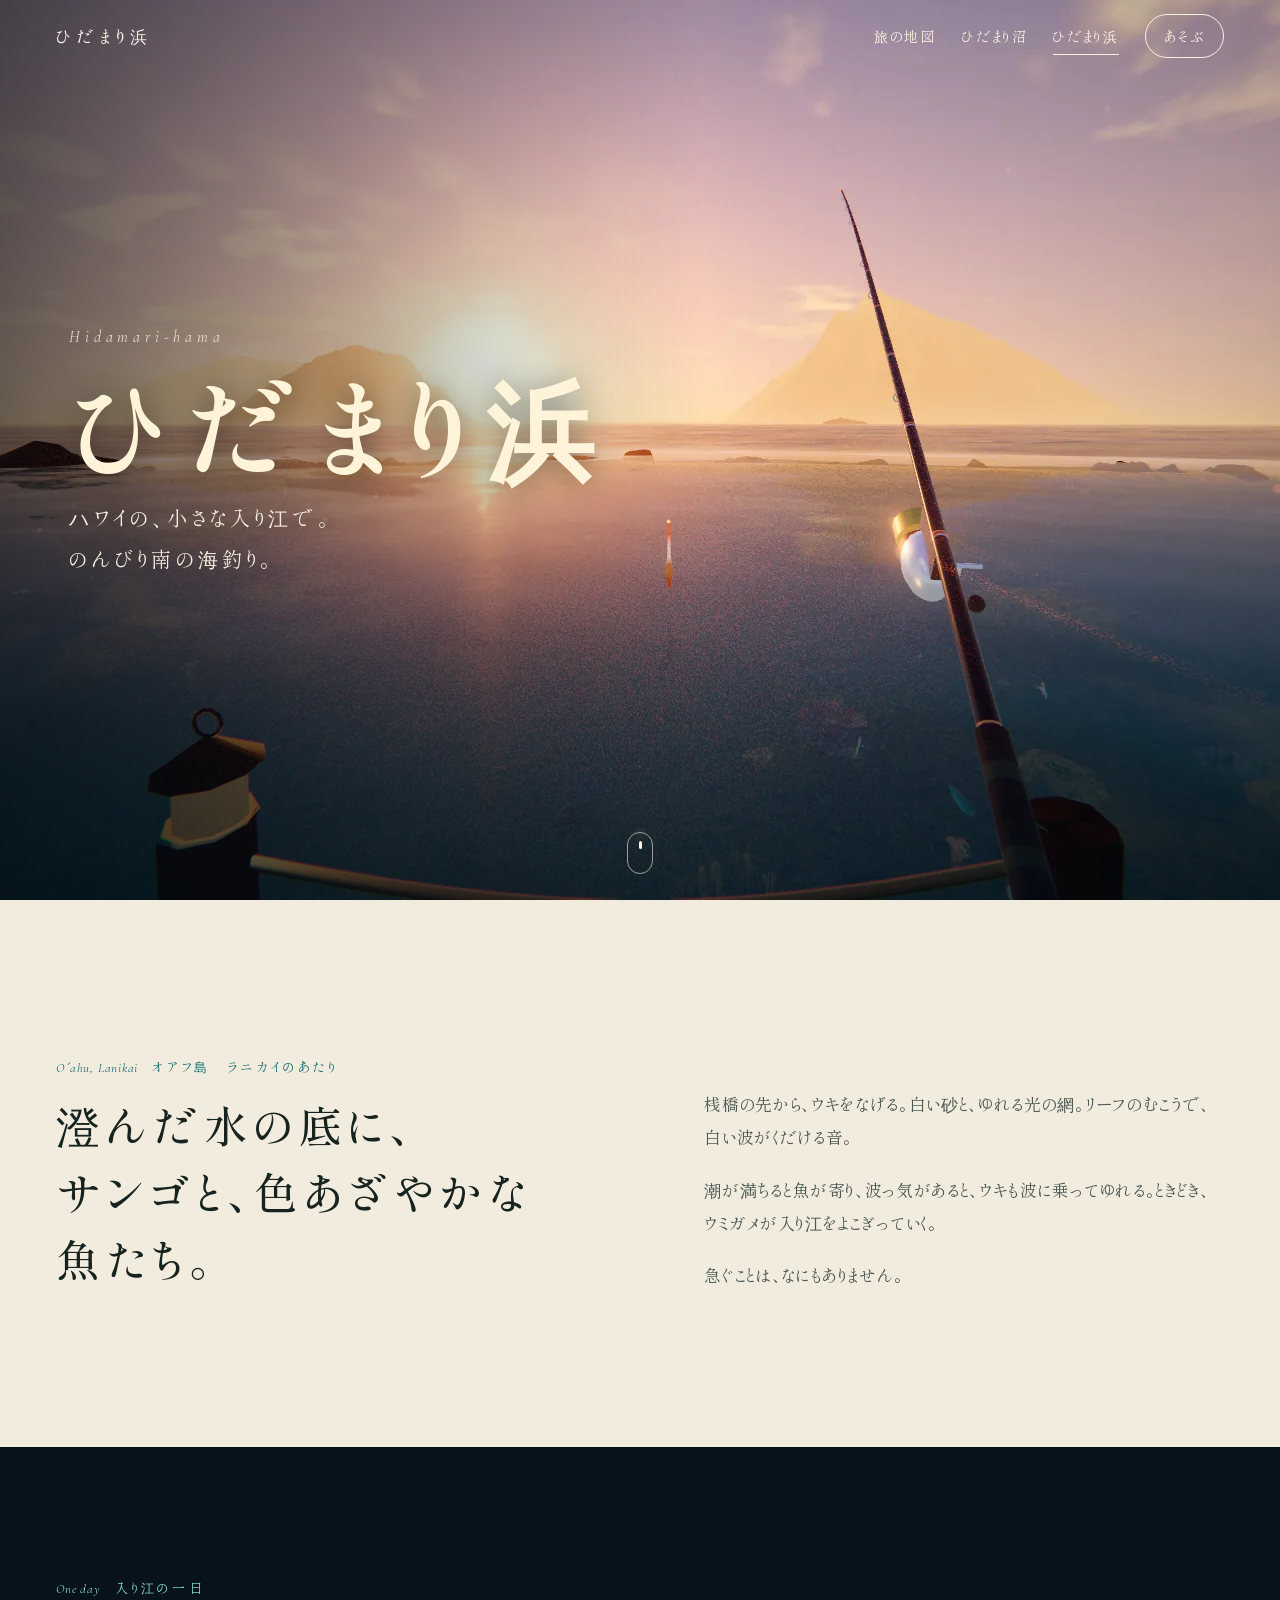
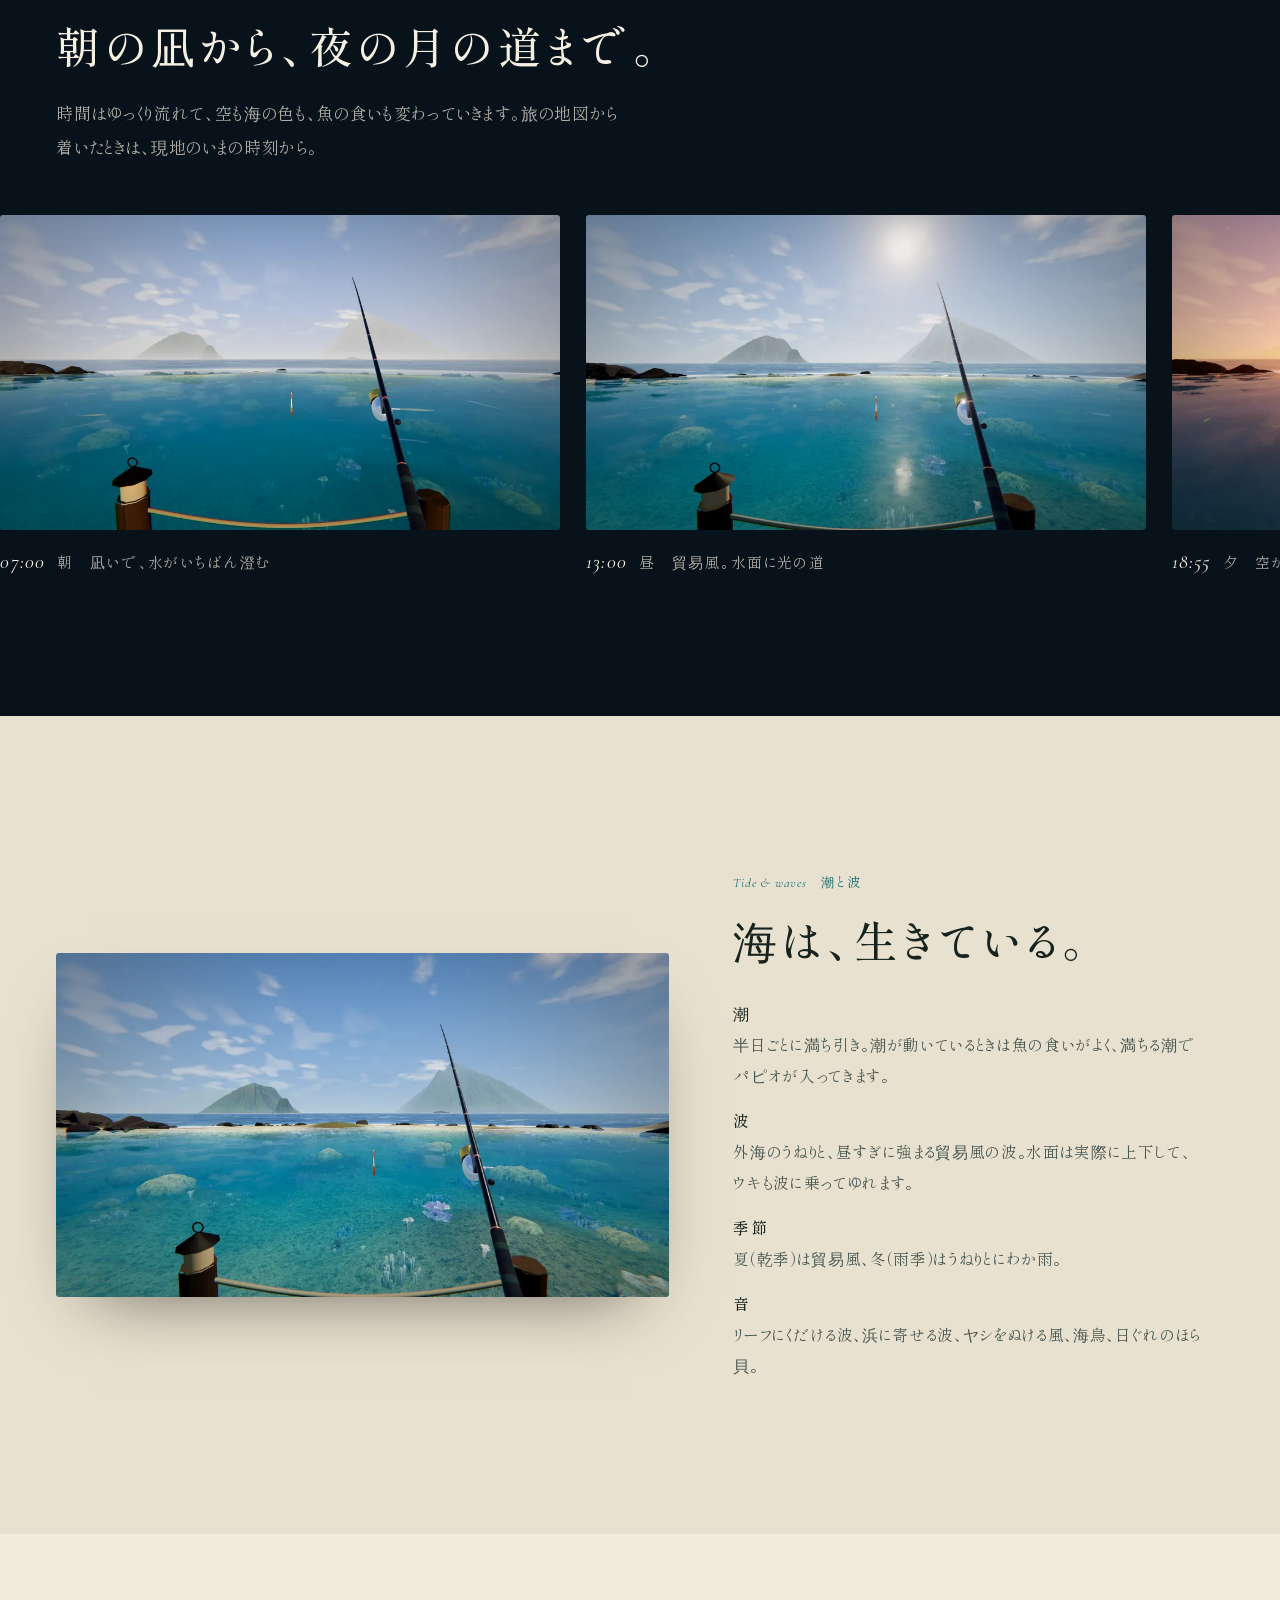
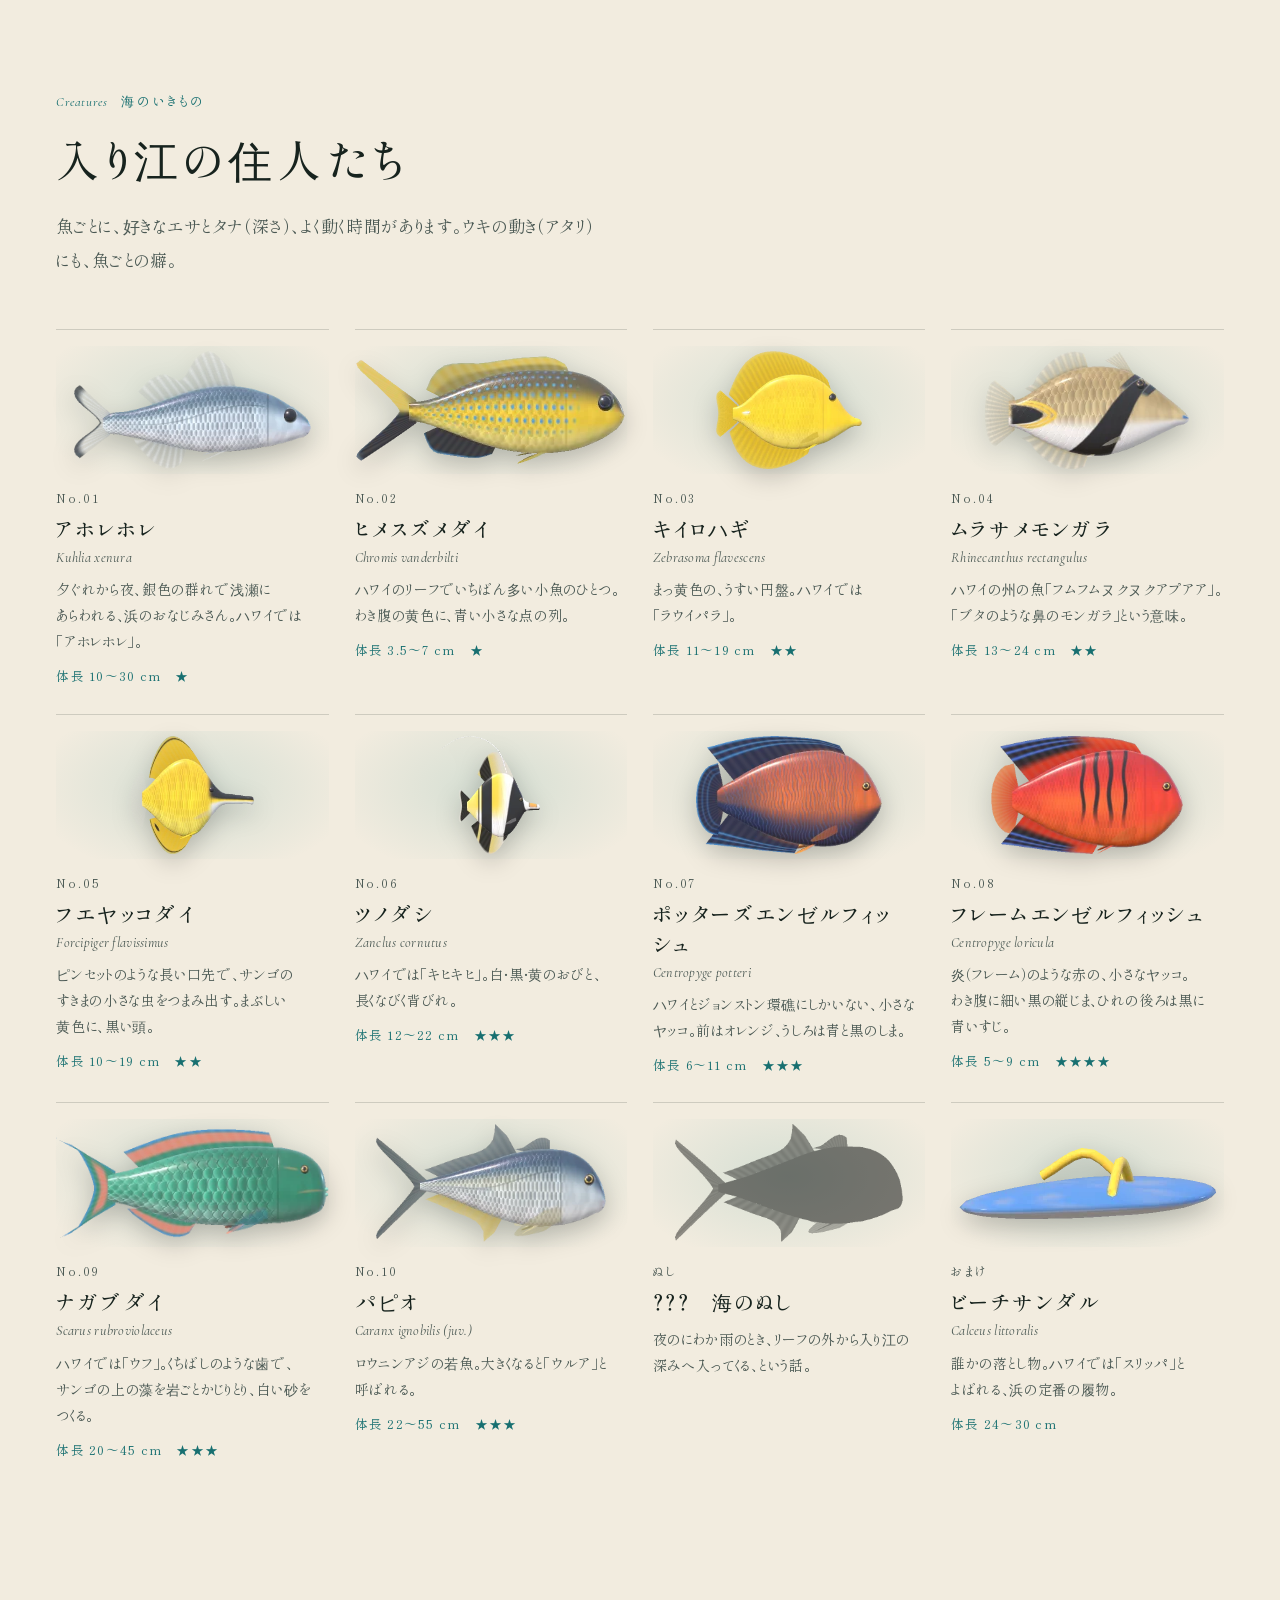
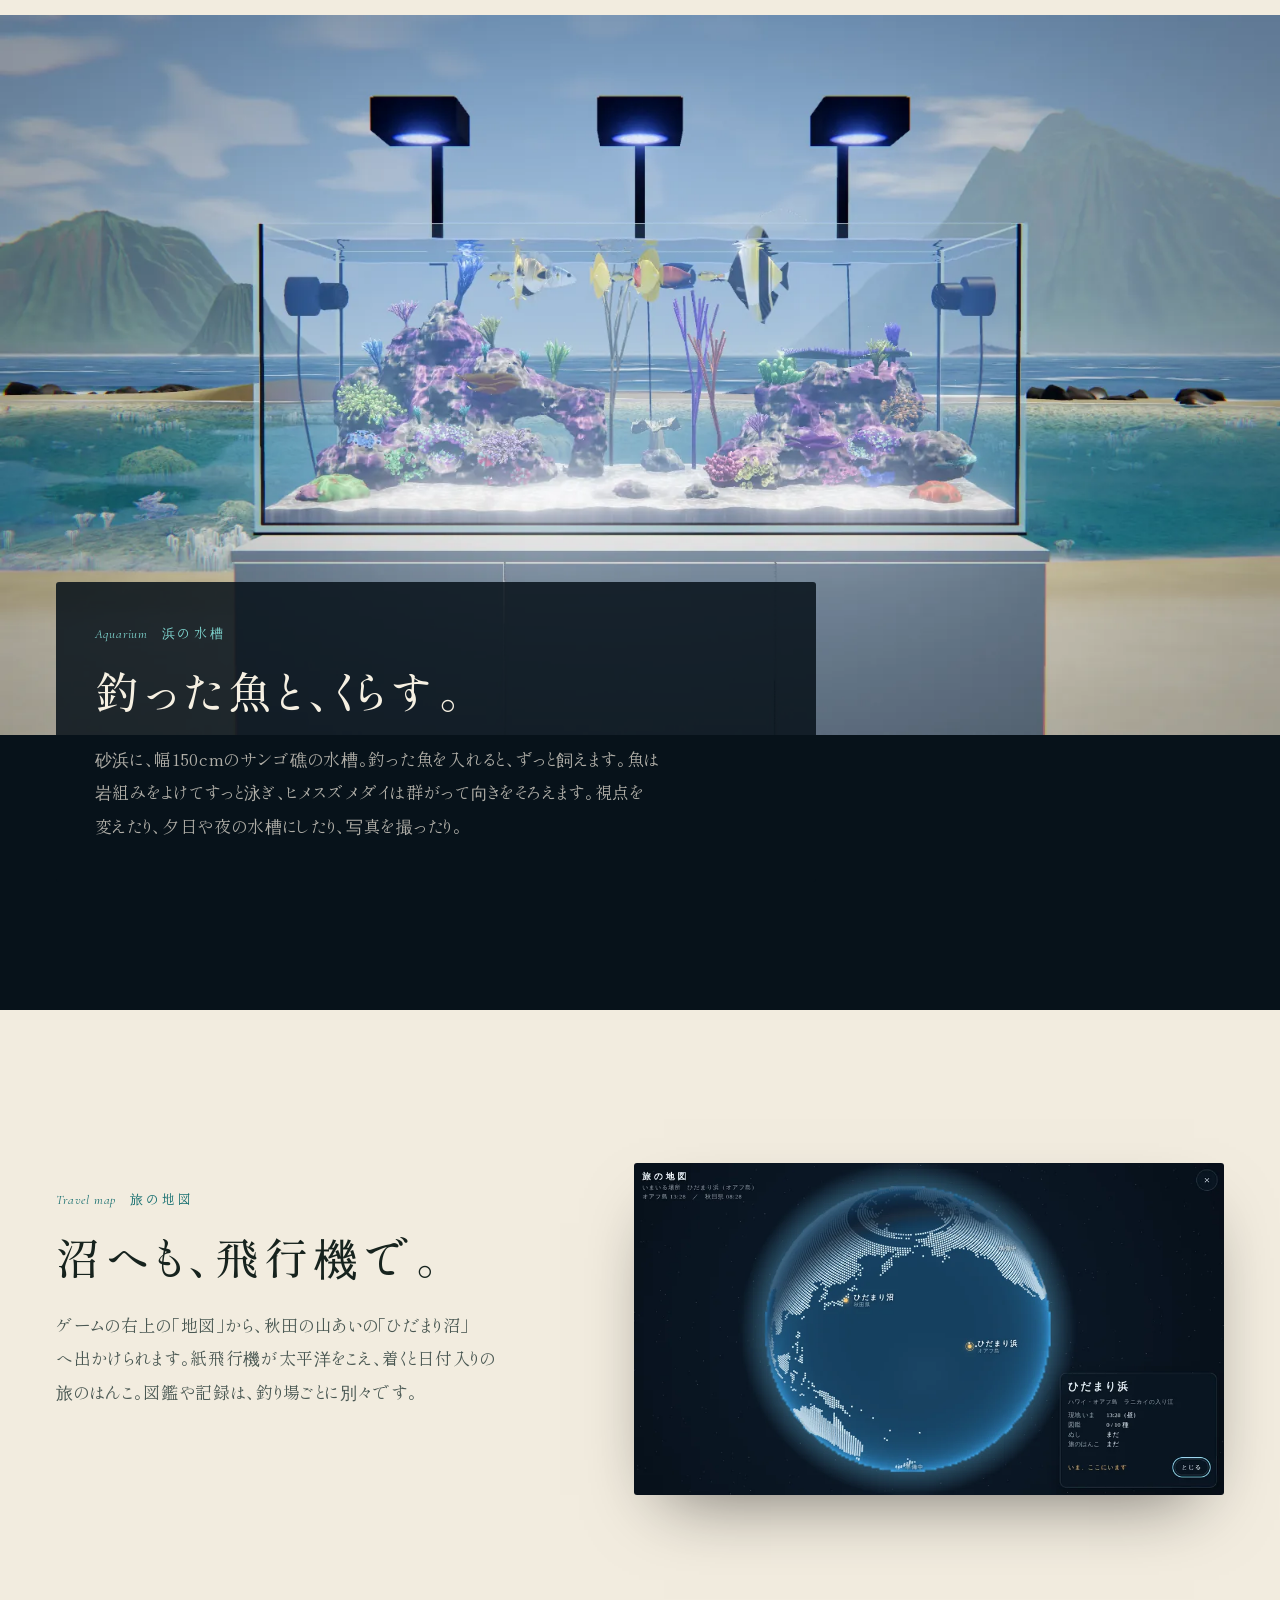
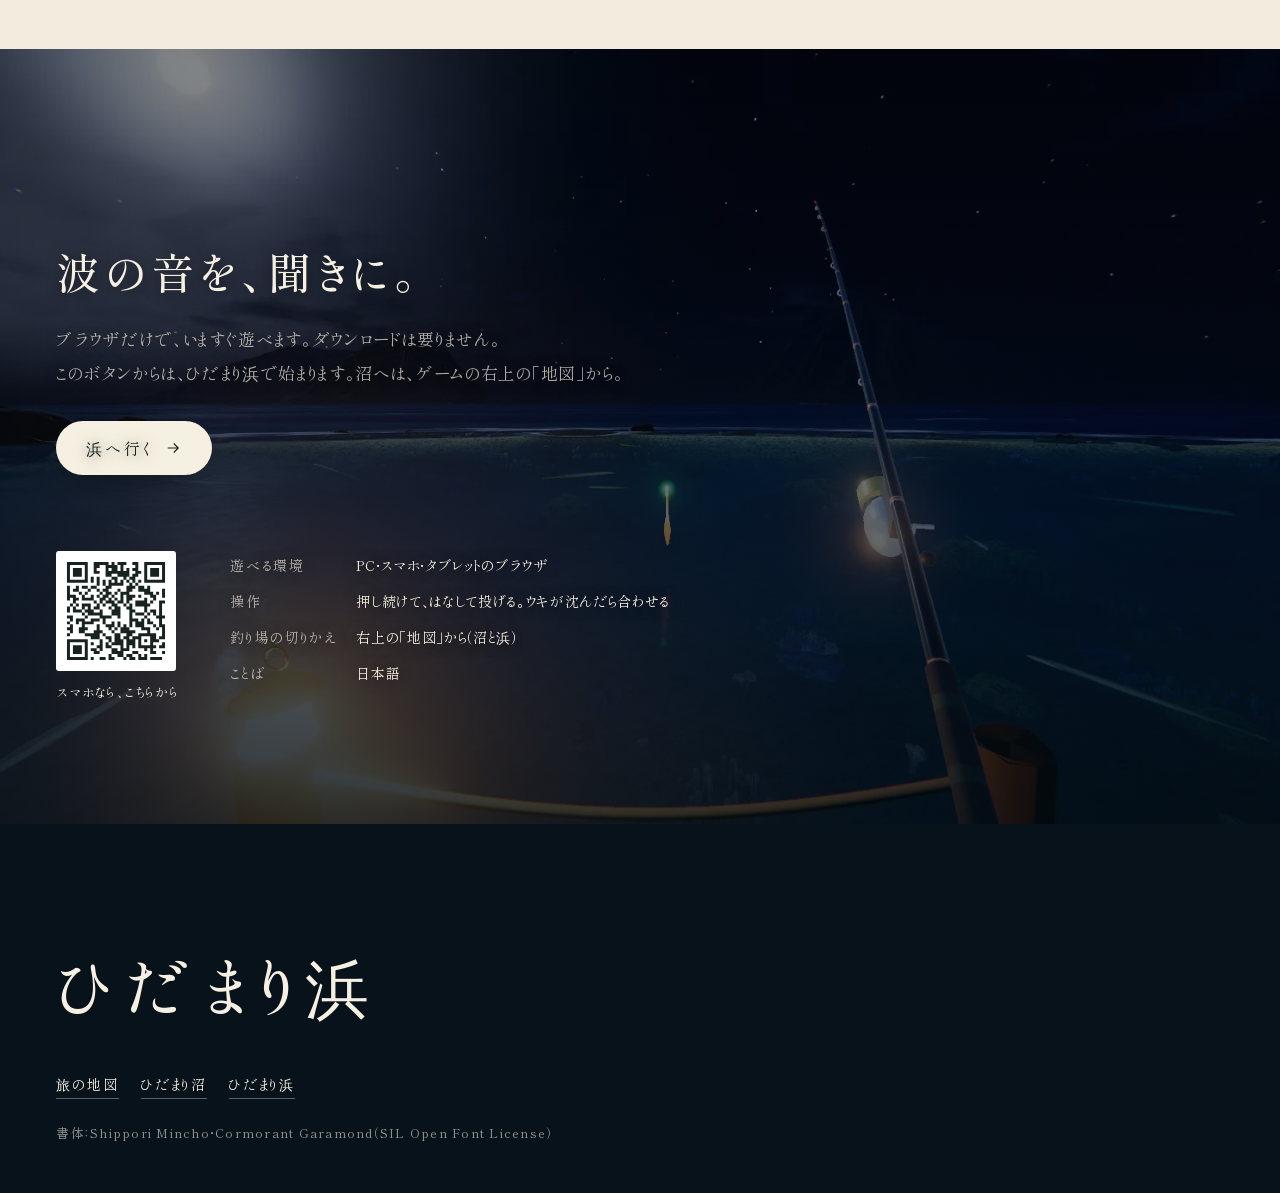
==== hama/index.html @ 87b25f50 "浜のボタンは、浜から始まる版のゲームへ（claude.ai はリンクの ?place= をゲームに渡さないため）。シリーズの入口は沼・浜の2つのボタンに Co-Authored-By: Claude " ====
<!doctype html>
<html lang="ja">
<head>
<meta charset="utf-8">
<meta name="viewport" content="width=device-width, initial-scale=1, viewport-fit=cover">
<title>ひだまり浜 — ハワイの小さな入り江で、のんびり南の海釣り</title>
<meta name="description" content="ハワイ・オアフ島の小さな入り江で、ウキを浮かべて波の音を聞く。澄んだ海にサンゴと南の魚たち。釣った魚は浜の水槽で飼えます。ブラウザで遊べる、のんびり釣りゲーム「ひだまり浜」の紹介ページです。">
<meta name="theme-color" content="#07121a">
<link rel="canonical" href="https://seicolor.github.io/hidamari-numa-site/hama/">
<meta property="og:url" content="https://seicolor.github.io/hidamari-numa-site/hama/">
<meta property="og:site_name" content="ひだまりシリーズ">
<meta property="og:type" content="website">
<meta property="og:title" content="ひだまり浜 — ハワイの小さな入り江で。">
<meta property="og:description" content="澄んだ海にサンゴと南の魚たち。ブラウザで遊べる、のんびり南の海釣りゲーム。">
<meta property="og:image" content="https://seicolor.github.io/hidamari-numa-site/hama/img/og.jpg">
<meta property="og:image:width" content="1200">
<meta property="og:image:height" content="630">
<meta property="og:image:alt" content="夕方の入り江。澄んだ浅い海にウキを浮かべる、ゲームの画面">
<meta name="twitter:card" content="summary_large_image">
<meta name="twitter:image" content="https://seicolor.github.io/hidamari-numa-site/hama/img/og.jpg">
<link rel="icon" href="../assets/img/favicon.svg" type="image/svg+xml">
<link rel="preload" href="../assets/fonts/shippori-mincho-500.woff2" as="font" type="font/woff2" crossorigin>
<link rel="preload" href="img/view-dusk-1600.webp" as="image" type="image/webp" media="(min-width: 900px)">
<link rel="stylesheet" href="../css/sub.css">
<link rel="stylesheet" href="hama.css">
<script type="application/ld+json">
{"@context":"https://schema.org","@type":"VideoGame","name":"ひだまり浜","alternateName":"Hidamari-hama","description":"ハワイの小さな入り江で、ウキを浮かべて波の音を聞く、のんびり南の海釣りゲーム。","genre":["Fishing","Relaxing"],"inLanguage":"ja","applicationCategory":"Game","operatingSystem":"Web browser","playMode":"SinglePlayer","offers":{"@type":"Offer","price":"0","priceCurrency":"JPY"},"url":"https://seicolor.github.io/hidamari-numa-site/hama/","image":"https://seicolor.github.io/hidamari-numa-site/hama/img/og.jpg"}
</script>
</head>
<body>
<a class="skip" href="#story">本文へ</a>
<header class="snav" id="nav">
  <a class="snav-logo" href="#top">ひだまり浜</a>
  <nav class="snav-l" aria-label="シリーズ">
    <a href="../series/" class="opt">旅の地図</a>
    <a href="../">ひだまり沼</a>
    <a href="./" aria-current="page" class="opt">ひだまり浜</a>
    <a class="snav-cta" href="#play">あそぶ</a>
  </nav>
</header>

<main id="top">
<!-- 夕方の入り江 -->
<section class="hero dark" aria-labelledby="hero-h">
  <picture class="hero-bg">
    <img src="img/view-dusk-1600.webp" srcset="img/view-dusk-1000.webp 1000w, img/view-dusk-1600.webp 1600w" sizes="100vw" width="1600" height="900" alt="夕方の入り江。澄んだ浅い海に、赤いウキがひとつ浮かんでいる。むこうにリーフと島かげ">
  </picture>
  <div class="hero-tx">
    <p class="hero-en" lang="en">Hidamari-hama</p>
    <h1 id="hero-h">ひだまり浜</h1>
    <p class="hero-sub">ハワイの、小さな入り江で。<br>のんびり南の海釣り。</p>
  </div>
  <a class="hero-down" href="#story" aria-label="下へ"><span></span></a>
</section>

<!-- はじまり -->
<section class="story" id="story" aria-labelledby="story-h">
  <div class="wrap story-in">
    <div>
      <p class="kick rv"><span class="num">Oʻahu, Lanikai</span>オアフ島　ラニカイのあたり</p>
      <h2 class="h2 rv" id="story-h">澄んだ水の底に、<br>サンゴと、色あざやかな魚たち。</h2>
    </div>
    <div class="story-tx rv">
      <p>桟橋の先から、ウキをなげる。白い砂と、ゆれる光の網。リーフのむこうで、白い波がくだける音。</p>
      <p>潮が満ちると魚が寄り、波っ気があると、ウキも波に乗ってゆれる。ときどき、ウミガメが入り江をよこぎっていく。</p>
      <p>急ぐことは、なにもありません。</p>
    </div>
  </div>
</section>

<!-- 入り江の一日 -->
<section class="day dark" aria-labelledby="day-h">
  <div class="wrap">
    <p class="kick rv"><span class="num">One day</span>入り江の一日</p>
    <h2 class="h2 rv" id="day-h">朝の凪から、夜の月の道まで。</h2>
    <p class="lede rv">時間はゆっくり流れて、空も海の色も、魚の食いも変わっていきます。旅の地図から着いたときは、現地のいまの時刻から。</p>
  </div>
  <ol class="strip" aria-label="一日の景色">
    <li class="rv"><figure><img src="img/view-morning-1000.webp" width="1000" height="563" alt="朝の入り江。やわらかな光と、凪いだ海" loading="lazy"><figcaption><span class="num">07:00</span>朝　凪いで、水がいちばん澄む</figcaption></figure></li>
    <li class="rv"><figure><img src="img/view-beach-1000.webp" width="1000" height="563" alt="昼すぎの入り江。高い太陽が、水面に光の道をつくる" loading="lazy"><figcaption><span class="num">13:00</span>昼　貿易風。水面に光の道</figcaption></figure></li>
    <li class="rv"><figure><img src="img/view-sunset-beach-1000.webp" width="1000" height="563" alt="夕暮れの入り江。島のあいだに沈む太陽と、オレンジ色の空" loading="lazy"><figcaption><span class="num">18:55</span>夕　空がオレンジに染まる。ほら貝の音</figcaption></figure></li>
    <li class="rv"><figure><img src="img/view-night-1000.webp" width="1000" height="563" alt="夜の入り江。暗い海に、ウキの小さな光" loading="lazy"><figcaption><span class="num">21:00</span>夜　電気ウキの灯り。ヤモリの声</figcaption></figure></li>
    <li class="rv"><figure><img src="img/view-rain-1000.webp" width="1000" height="563" alt="にわか雨の入り江。灰色の空と、雨に煙る島" loading="lazy"><figcaption><span class="num">15:00</span>にわか雨　大きな魚が動きだす</figcaption></figure></li>
  </ol>
</section>

<!-- 海 -->
<section class="sea" aria-labelledby="sea-h">
  <div class="wrap sea-in">
    <figure class="sea-fig rv"><img src="img/view-noon-1600.webp" srcset="img/view-noon-1000.webp 1000w, img/view-noon-1600.webp 1600w" sizes="(max-width: 860px) 100vw, 55vw" width="1600" height="900" alt="昼の入り江。透きとおった浅い海の底に、サンゴの株。むこうにリーフと緑の島" loading="lazy"></figure>
    <div>
      <p class="kick rv"><span class="num">Tide &amp; waves</span>潮と波</p>
      <h2 class="h2 rv" id="sea-h">海は、生きている。</h2>
      <ul class="facts rv">
        <li><b>潮</b>半日ごとに満ち引き。潮が動いているときは魚の食いがよく、満ちる潮でパピオが入ってきます。</li>
        <li><b>波</b>外海のうねりと、昼すぎに強まる貿易風の波。水面は実際に上下して、ウキも波に乗ってゆれます。</li>
        <li><b>季節</b>夏（乾季）は貿易風、冬（雨季）はうねりとにわか雨。</li>
        <li><b>音</b>リーフにくだける波、浜に寄せる波、ヤシをぬける風、海鳥、日ぐれのほら貝。</li>
      </ul>
    </div>
  </div>
</section>

<!-- いきもの -->
<section class="fish" aria-labelledby="fish-h">
  <div class="wrap">
    <p class="kick rv"><span class="num">Creatures</span>海のいきもの</p>
    <h2 class="h2 rv" id="fish-h">入り江の住人たち</h2>
    <p class="lede rv">魚ごとに、好きなエサとタナ（深さ）、よく動く時間があります。ウキの動き（アタリ）にも、魚ごとの癖。</p>
    <ul class="fgrid">
      <li class="fcard rv">
        <div class="fcard-img"><img src="img/fish/aholehole.webp" width="316" height="157" alt="アホレホレの絵" loading="lazy"></div>
        <p class="fcard-no">No.01</p>
        <h3>アホレホレ</h3>
        <p class="fcard-l" lang="la">Kuhlia xenura</p>
        <p class="fcard-d">夕ぐれから夜、銀色の群れで浅瀬にあらわれる、浜のおなじみさん。ハワイでは「アホレホレ」。</p>
        <p class="fcard-s">体長 10〜30 cm　★</p>
      </li>
      <li class="fcard rv">
        <div class="fcard-img"><img src="img/fish/himeSuzume.webp" width="269" height="108" alt="ヒメスズメダイの絵" loading="lazy"></div>
        <p class="fcard-no">No.02</p>
        <h3>ヒメスズメダイ</h3>
        <p class="fcard-l" lang="la">Chromis vanderbilti</p>
        <p class="fcard-d">ハワイのリーフでいちばん多い小魚のひとつ。わき腹の黄色に、青い小さな点の列。</p>
        <p class="fcard-s">体長 3.5〜7 cm　★</p>
      </li>
      <li class="fcard rv">
        <div class="fcard-img"><img src="img/fish/kiiroHagi.webp" width="263" height="212" alt="キイロハギの絵" loading="lazy"></div>
        <p class="fcard-no">No.03</p>
        <h3>キイロハギ</h3>
        <p class="fcard-l" lang="la">Zebrasoma flavescens</p>
        <p class="fcard-d">まっ黄色の、うすい円盤。ハワイでは「ラウイパラ」。</p>
        <p class="fcard-s">体長 11〜19 cm　★★</p>
      </li>
      <li class="fcard rv">
        <div class="fcard-img"><img src="img/fish/muramasa.webp" width="285" height="165" alt="ムラサメモンガラの絵" loading="lazy"></div>
        <p class="fcard-no">No.04</p>
        <h3>ムラサメモンガラ</h3>
        <p class="fcard-l" lang="la">Rhinecanthus rectangulus</p>
        <p class="fcard-d">ハワイの州の魚「フムフムヌクヌクアプアア」。「ブタのような鼻のモンガラ」という意味。</p>
        <p class="fcard-s">体長 13〜24 cm　★★</p>
      </li>
      <li class="fcard rv">
        <div class="fcard-img"><img src="img/fish/hashinaga.webp" width="223" height="213" alt="フエヤッコダイの絵" loading="lazy"></div>
        <p class="fcard-no">No.05</p>
        <h3>フエヤッコダイ</h3>
        <p class="fcard-l" lang="la">Forcipiger flavissimus</p>
        <p class="fcard-d">ピンセットのような長い口先で、サンゴのすきまの小さな虫をつまみ出す。まぶしい黄色に、黒い頭。</p>
        <p class="fcard-s">体長 10〜19 cm　★★</p>
      </li>
      <li class="fcard rv">
        <div class="fcard-img"><img src="img/fish/tsunodashi.webp" width="182" height="217" alt="ツノダシの絵" loading="lazy"></div>
        <p class="fcard-no">No.06</p>
        <h3>ツノダシ</h3>
        <p class="fcard-l" lang="la">Zanclus cornutus</p>
        <p class="fcard-d">ハワイでは「キヒキヒ」。白・黒・黄のおびと、長くなびく背びれ。</p>
        <p class="fcard-s">体長 12〜22 cm　★★★</p>
      </li>
      <li class="fcard rv">
        <div class="fcard-img"><img src="img/fish/potter.webp" width="268" height="170" alt="ポッターズエンゼルフィッシュの絵" loading="lazy"></div>
        <p class="fcard-no">No.07</p>
        <h3>ポッターズエンゼルフィッシュ</h3>
        <p class="fcard-l" lang="la">Centropyge potteri</p>
        <p class="fcard-d">ハワイとジョンストン環礁にしかいない、小さなヤッコ。前はオレンジ、うしろは青と黒のしま。</p>
        <p class="fcard-s">体長 6〜11 cm　★★★</p>
      </li>
      <li class="fcard rv">
        <div class="fcard-img"><img src="img/fish/hifuki.webp" width="267" height="164" alt="フレームエンゼルフィッシュの絵" loading="lazy"></div>
        <p class="fcard-no">No.08</p>
        <h3>フレームエンゼルフィッシュ</h3>
        <p class="fcard-l" lang="la">Centropyge loricula</p>
        <p class="fcard-d">炎（フレーム）のような赤の、小さなヤッコ。わき腹に細い黒の縦じま、ひれの後ろは黒に青いすじ。</p>
        <p class="fcard-s">体長 5〜9 cm　★★★★</p>
      </li>
      <li class="fcard rv">
        <div class="fcard-img"><img src="img/fish/uhu.webp" width="317" height="126" alt="ナガブダイの絵" loading="lazy"></div>
        <p class="fcard-no">No.09</p>
        <h3>ナガブダイ</h3>
        <p class="fcard-l" lang="la">Scarus rubroviolaceus</p>
        <p class="fcard-d">ハワイでは「ウフ」。くちばしのような歯で、サンゴの上の藻を岩ごとかじりとり、白い砂をつくる。</p>
        <p class="fcard-s">体長 20〜45 cm　★★★</p>
      </li>
      <li class="fcard rv">
        <div class="fcard-img"><img src="img/fish/papio.webp" width="319" height="164" alt="パピオの絵" loading="lazy"></div>
        <p class="fcard-no">No.10</p>
        <h3>パピオ</h3>
        <p class="fcard-l" lang="la">Caranx ignobilis (juv.)</p>
        <p class="fcard-d">ロウニンアジの若魚。大きくなると「ウルア」と呼ばれる。</p>
        <p class="fcard-s">体長 22〜55 cm　★★★</p>
      </li>
      <li class="fcard rv secret">
        <div class="fcard-img"><img src="img/fish/nushi.webp" width="335" height="173" alt="" loading="lazy"></div>
        <p class="fcard-no">ぬし</p>
        <h3>？？？　海のぬし</h3>
        
        <p class="fcard-d">夜のにわか雨のとき、リーフの外から入り江の深みへ入ってくる、という話。</p>
        
      </li>
      <li class="fcard rv">
        <div class="fcard-img"><img src="img/fish/boot.webp" width="257" height="71" alt="ビーチサンダルの絵" loading="lazy"></div>
        <p class="fcard-no">おまけ</p>
        <h3>ビーチサンダル</h3>
        <p class="fcard-l" lang="la">Calceus littoralis</p>
        <p class="fcard-d">誰かの落とし物。ハワイでは「スリッパ」とよばれる、浜の定番の履物。</p>
        <p class="fcard-s">体長 24〜30 cm</p>
      </li>
    </ul>
  </div>
</section>

<!-- 水槽 -->
<section class="tank dark" aria-labelledby="tank-h">
  <figure class="tank-fig"><img src="img/tank-1600.webp" srcset="img/tank-1000.webp 1000w, img/tank-1600.webp 1600w" sizes="100vw" width="1600" height="900" alt="浜に置いた150cmのサンゴ礁の水槽。キイロハギやヤッコ、ヒメスズメダイが泳ぐ" loading="lazy"></figure>
  <div class="wrap tank-tx">
    <p class="kick rv"><span class="num">Aquarium</span>浜の水槽</p>
    <h2 class="h2 rv" id="tank-h">釣った魚と、くらす。</h2>
    <p class="lede rv">砂浜に、幅150cmのサンゴ礁の水槽。釣った魚を入れると、ずっと飼えます。魚は岩組みをよけてすっと泳ぎ、ヒメスズメダイは群がって向きをそろえます。視点を変えたり、夕日や夜の水槽にしたり、写真を撮ったり。</p>
  </div>
</section>

<!-- 旅の地図 -->
<section class="trip" aria-labelledby="trip-h">
  <div class="wrap trip-in">
    <div>
      <p class="kick rv"><span class="num">Travel map</span>旅の地図</p>
      <h2 class="h2 rv" id="trip-h">沼へも、飛行機で。</h2>
      <p class="lede rv">ゲームの右上の「地図」から、秋田の山あいの「ひだまり沼」へ出かけられます。紙飛行機が太平洋をこえ、着くと日付入りの旅のはんこ。図鑑や記録は、釣り場ごとに別々です。</p>
      <p class="rv trip-a"><a class="pcard-more" href="../">ひだまり沼のページへ →</a>　<a class="pcard-more" href="../series/">シリーズの入口へ →</a></p>
    </div>
    <figure class="trip-fig rv"><img src="img/map-1000.webp" width="1000" height="563" alt="ゲームの中の旅の地図。夜の地球儀に、ひだまり沼とひだまり浜のピン" loading="lazy"></figure>
  </div>
</section>

<!-- あそぶ -->
<section class="play dark" id="play" aria-labelledby="play-h">
  <img class="play-bg" src="img/view-night-1600.webp" width="1600" height="900" alt="" loading="lazy">
  <div class="wrap play-in">
    <h2 class="h2" id="play-h">波の音を、聞きに。</h2>
    <p class="lede">ブラウザだけで、いますぐ遊べます。ダウンロードは要りません。<br>このボタンからは、ひだまり浜で始まります。沼へは、ゲームの右上の「地図」から。</p>
    <div class="play-a">
      <a class="btn btn-cream" href="https://claude.ai/artifact/Q2wc5iwp3AWg1KqBXv1vkM" target="_blank" rel="noopener"><span>浜へ行く</span><svg viewBox="0 0 24 24" width="18" height="18" aria-hidden="true"><path d="M5 12h14M13 6l6 6-6 6" fill="none" stroke="currentColor" stroke-width="1.5"/></svg></a>
    </div>
    <div class="play-meta">
      <div class="qr"><img src="../assets/img/qr-hama.svg" width="120" height="120" alt="ゲームのページへのQRコード"><p>スマホなら、こちらから</p></div>
      <ul class="spec">
        <li><span>遊べる環境</span>PC・スマホ・タブレットのブラウザ</li>
        <li><span>操作</span>押し続けて、はなして投げる。ウキが沈んだら合わせる</li>
        <li><span>釣り場の切りかえ</span>右上の「地図」から（沼と浜）</li>
        <li><span>ことば</span>日本語</li>
      </ul>
    </div>
  </div>
</section>
</main>

<footer class="sfoot">
  <div class="wrap sfoot-in">
    <p class="sfoot-logo">ひだまり浜</p>
    <p class="sfoot-l"><a href="../series/">旅の地図</a><a href="../">ひだまり沼</a><a href="./">ひだまり浜</a></p>
    <p class="sfoot-small">書体：Shippori Mincho・Cormorant Garamond（SIL Open Font License）</p>
  </div>
</footer>
<script type="module" src="hama.js"></script>
</body>
</html>
---- css/sub.css ----
/* ひだまりシリーズ: シリーズの入口（series/）と、ひだまり浜（hama/）の共通 --------------------------- */
@font-face { font-family: 'Shippori Mincho'; font-weight: 400; font-display: swap; src: url('../assets/fonts/shippori-mincho-400.woff2') format('woff2'); }
@font-face { font-family: 'Shippori Mincho'; font-weight: 500; font-display: swap; src: url('../assets/fonts/shippori-mincho-500.woff2') format('woff2'); }
@font-face { font-family: 'Shippori Mincho'; font-weight: 700; font-display: swap; src: url('../assets/fonts/shippori-mincho-700.woff2') format('woff2'); }
@font-face { font-family: 'Cormorant Garamond'; font-weight: 400 600; font-style: normal; font-display: swap; src: url('../assets/fonts/cormorant-400.woff2') format('woff2'); }
@font-face { font-family: 'Cormorant Garamond'; font-weight: 400 600; font-style: italic; font-display: swap; src: url('../assets/fonts/cormorant-italic-400.woff2') format('woff2'); }
:root {
  --paper: #f2ecdf; --paper2: #e9e1cf; --ink: #17231e; --ink2: #4a5853; --line: rgba(23, 35, 30, .16);
  --night: #07121a; --night2: #0d1f2a; --cream: #f6f0e2; --cream2: rgba(246, 240, 226, .7);
  --accent: #1f8a8a; --accent-l: #7fd6d0; --accent-t: #176f70; --sun: #e2543a;
  --serif: 'Shippori Mincho', 'Hiragino Mincho ProN', 'Yu Mincho', 'YuMincho', 'Noto Serif JP', serif;
  --latin: 'Cormorant Garamond', 'Hoefler Text', 'Times New Roman', serif;
  --gut: clamp(20px, 4.4vw, 72px);
  --ease: cubic-bezier(.2, .7, .1, 1);
  color-scheme: light;
}
*, *::before, *::after { box-sizing: border-box; }
html { -webkit-text-size-adjust: 100%; background: var(--night); }
body { margin: 0; font-family: var(--serif); color: var(--ink); background: var(--paper); font-size: clamp(15px, .22vw + 14px, 18px); line-height: 2; letter-spacing: .04em; font-feature-settings: 'palt'; word-break: auto-phrase; line-break: strict; overflow-wrap: anywhere; -webkit-font-smoothing: antialiased; }
img { display: block; max-width: 100%; height: auto; }
h1, h2, h3, p, ul, ol, figure, dl, dd { margin: 0; padding: 0; }
ul, ol { list-style: none; }
a { color: inherit; text-decoration: none; }
button { font: inherit; color: inherit; background: none; border: 0; padding: 0; cursor: pointer; }
:focus-visible { outline: 2px solid var(--accent-t); outline-offset: 3px; border-radius: 2px; }
.dark :focus-visible { outline-color: var(--accent-l); }
.num { font-family: var(--latin); font-style: italic; letter-spacing: .06em; }
.wrap { width: min(1180px, 100% - var(--gut) * 2); margin-inline: auto; position: relative; }
.skip { position: fixed; left: 12px; top: -60px; z-index: 200; background: var(--cream); color: var(--ink); padding: 8px 14px; border-radius: 3px; transition: top .2s; }
.skip:focus { top: 12px; }

/* ナビ */
.snav { position: fixed; inset: 0 0 auto; z-index: 50; display: flex; align-items: center; justify-content: space-between; gap: 16px; padding: 14px var(--gut); color: var(--cream); transition: background .4s, color .4s, box-shadow .4s; }
.snav.solid { background: rgba(242, 236, 223, .92); color: var(--ink); box-shadow: 0 1px 0 var(--line); backdrop-filter: blur(8px); -webkit-backdrop-filter: blur(8px); }
.snav-logo { font-size: 17px; letter-spacing: .3em; font-weight: 500; white-space: nowrap; }
.snav-l { display: flex; gap: clamp(12px, 2vw, 28px); align-items: center; font-size: 14px; letter-spacing: .14em; }
.snav-l a { padding: 4px 0; border-bottom: 1px solid transparent; white-space: nowrap; }
.snav-l a:hover, .snav-l a[aria-current='page'] { border-color: currentColor; }
.snav-cta { padding: 7px 18px !important; border: 1px solid currentColor !important; border-radius: 999px; }
@media (max-width: 640px) { .snav-l .opt { display: none; } .snav-logo { font-size: 15px; letter-spacing: .2em; } }

/* ボタン */
.btn { display: inline-flex; align-items: center; justify-content: center; gap: 12px; height: 54px; padding: 0 30px; border-radius: 999px; font-size: 16px; letter-spacing: .18em; transition: background .3s, color .3s, transform .3s var(--ease), border-color .3s; white-space: nowrap; }
.btn-solid { background: var(--ink); color: var(--cream); }
.btn-solid:hover { background: var(--accent-t); }
.btn-cream { background: var(--cream); color: var(--ink); box-shadow: 0 10px 40px -10px rgba(0, 0, 0, .45); }
.btn-cream:hover { background: var(--accent-l); transform: translateY(-2px); }
.btn-line { border: 1px solid currentColor; }
.btn-line:hover { background: rgba(127, 214, 208, .14); }
.btn svg { transition: transform .4s var(--ease); }
.btn:hover svg { transform: translateX(4px); }

/* 見出し・文 */
.kick { font-size: 13px; letter-spacing: .26em; color: var(--accent-t); display: flex; gap: 14px; align-items: baseline; }
.dark .kick { color: var(--accent-l); }
.h2 { font-size: clamp(26px, 3.4vw, 46px); font-weight: 500; letter-spacing: .12em; line-height: 1.55; margin-top: 10px; text-wrap: balance; }
.lede { max-width: 34em; margin-top: 18px; color: var(--ink2); }
.dark .lede { color: var(--cream2); }
.dark { background: var(--night); color: var(--cream); }

/* 出てくるとき */
.rv { opacity: 0; transform: translateY(18px); transition: opacity 1s var(--ease), transform 1s var(--ease); }
.rv.in { opacity: 1; transform: none; }
@media (prefers-reduced-motion: reduce) { .rv { opacity: 1; transform: none; transition: none; } }

/* 足もと */
.sfoot { background: var(--night); color: var(--cream); padding: clamp(56px, 8vw, 96px) 0 48px; }
.sfoot-in { display: grid; gap: 8px; }
.sfoot-logo { font-size: clamp(30px, 5vw, 64px); font-weight: 500; letter-spacing: .2em; margin-bottom: 14px; }
.sfoot-l { display: flex; flex-wrap: wrap; gap: 8px 22px; font-size: 14px; letter-spacing: .14em; }
.sfoot-l a { border-bottom: 1px solid rgba(246, 240, 226, .35); }
.sfoot-l a:hover { border-color: var(--cream); }
.sfoot-small { font-size: 12.5px; opacity: .6; letter-spacing: .1em; line-height: 1.9; margin-top: 14px; }
---- hama/hama.css ----
/* ひだまり浜 ---------------------------------------------------------------- */
.hero { position: relative; height: 100svh; min-height: 560px; overflow: hidden; display: grid; align-items: center; }
.hero-bg, .hero-bg img { position: absolute; inset: 0; width: 100%; height: 100%; }
.hero-bg img { object-fit: cover; object-position: 50% 60%; animation: drift 40s ease-in-out infinite alternate; }
@keyframes drift { from { transform: scale(1.04) translateY(0); } to { transform: scale(1.1) translateY(-1.5%); } }
.hero::after { content: ''; position: absolute; inset: 0; background: linear-gradient(90deg, rgba(4, 12, 18, .55), rgba(4, 12, 18, 0) 55%), linear-gradient(180deg, rgba(4, 12, 18, 0) 60%, rgba(4, 12, 18, .5)); }
.hero-tx { position: relative; z-index: 2; display: grid; gap: 10px; padding-inline: calc(var(--gut) + 1vw); text-shadow: 0 2px 30px rgba(0, 0, 0, .45); }
.hero h1 { font-size: clamp(48px, 8.4vw, 128px); font-weight: 700; letter-spacing: .16em; line-height: 1.15; color: #fff3da; }
.hero-sub { font-size: clamp(15px, 1.6vw, 21px); letter-spacing: .2em; line-height: 2; }
.hero-en { font-family: var(--latin); font-style: italic; font-size: 16px; letter-spacing: .3em; opacity: .85; }
@media (max-width: 700px) { .hero { align-items: start; } .hero-tx { padding-top: 16svh; } }
.hero-down { position: absolute; z-index: 2; left: 50%; bottom: 26px; width: 26px; height: 42px; margin-left: -13px; border: 1px solid rgba(246, 240, 226, .6); border-radius: 13px; }
.hero-down span { position: absolute; left: 50%; top: 8px; width: 3px; height: 8px; margin-left: -1.5px; border-radius: 2px; background: var(--cream); animation: dn 2s ease-in-out infinite; }
@keyframes dn { 0% { transform: translateY(0); opacity: 1; } 70% { transform: translateY(14px); opacity: 0; } 100% { opacity: 0; } }
@media (prefers-reduced-motion: reduce) { .hero-bg img, .hero-down span { animation: none; } }

.story { padding: clamp(90px, 12vw, 170px) 0; }
.story-in { display: grid; grid-template-columns: minmax(0, 1.1fr) minmax(0, 1fr); gap: clamp(30px, 6vw, 100px); align-items: end; }
@media (max-width: 860px) { .story-in { grid-template-columns: 1fr; } }
.story-tx { display: grid; gap: 1.1em; color: var(--ink2); }

.day { padding: clamp(80px, 10vw, 140px) 0 clamp(70px, 9vw, 120px); }
.strip { display: grid; grid-auto-flow: column; grid-auto-columns: min(78vw, 560px); gap: clamp(14px, 2vw, 26px); overflow-x: auto; padding: clamp(36px, 4vw, 56px) var(--gut) 18px; scroll-snap-type: x mandatory; scrollbar-width: thin; scrollbar-color: rgba(246, 240, 226, .3) transparent; }
.strip li { scroll-snap-align: start; }
.strip img { border-radius: 3px; aspect-ratio: 16 / 9; object-fit: cover; width: 100%; }
.strip figcaption { margin-top: 12px; font-size: 14.5px; letter-spacing: .1em; color: var(--cream2); display: flex; gap: 12px; align-items: baseline; }
.strip figcaption .num { font-size: 20px; color: var(--cream); }

.sea { padding: clamp(90px, 12vw, 160px) 0; background: var(--paper2); }
.sea-in { display: grid; grid-template-columns: minmax(0, 1.25fr) minmax(0, 1fr); gap: clamp(30px, 5vw, 80px); align-items: center; }
@media (max-width: 860px) { .sea-in { grid-template-columns: 1fr; } }
.sea-fig img { border-radius: 3px; box-shadow: 0 30px 70px -36px rgba(0, 0, 0, .6); }
.facts { display: grid; gap: 14px; margin-top: 24px; color: var(--ink2); font-size: 15.5px; }
.facts b { display: block; color: var(--ink); font-weight: 500; letter-spacing: .16em; }

.fish { padding: clamp(90px, 12vw, 160px) 0; }
.fgrid { display: grid; grid-template-columns: repeat(auto-fill, minmax(min(100%, 240px), 1fr)); gap: clamp(16px, 2vw, 26px); margin-top: clamp(32px, 4vw, 52px); }
.fcard { border-top: 1px solid var(--line); padding-top: 16px; display: grid; gap: 4px; align-content: start; }
.fcard-img { height: 128px; display: grid; place-items: center; background: radial-gradient(60% 70% at 50% 45%, rgba(31, 138, 138, .14), rgba(31, 138, 138, 0)); border-radius: 3px; }
.fcard-img img { max-height: 118px; width: auto; filter: drop-shadow(0 8px 12px rgba(0, 0, 0, .22)); }
.fcard.secret .fcard-img img { filter: brightness(0) opacity(.5); }
.fcard-no { font-size: 12px; letter-spacing: .16em; color: var(--ink2); margin-top: 8px; }
.fcard h3 { font-size: 20px; font-weight: 500; letter-spacing: .12em; line-height: 1.5; }
.fcard-l { font-family: var(--latin); font-style: italic; font-size: 14px; color: var(--ink2); letter-spacing: .02em; line-height: 1.4; }
.fcard-d { font-size: 14px; line-height: 1.85; color: var(--ink2); margin-top: 6px; }
.fcard-s { font-size: 12.5px; letter-spacing: .1em; color: var(--accent-t); margin-top: 4px; }

.tank { position: relative; padding: 0 0 clamp(80px, 10vw, 130px); }
.tank-fig img { width: 100%; max-height: 92svh; object-fit: cover; }
.tank-tx { margin-top: clamp(-160px, -12vw, -60px); position: relative; z-index: 1; max-width: 760px; margin-left: max(var(--gut), calc((100% - 1180px) / 2)); padding: clamp(24px, 3vw, 40px); background: rgba(7, 18, 26, .86); border-radius: 3px; }
@media (max-width: 700px) { .tank-tx { margin-top: 0; margin-left: 0; } }

.trip { padding: clamp(90px, 12vw, 160px) 0; }
.trip-in { display: grid; grid-template-columns: minmax(0, 1fr) minmax(0, 1.15fr); gap: clamp(30px, 5vw, 80px); align-items: center; }
@media (max-width: 860px) { .trip-in { grid-template-columns: 1fr; } }
.trip-fig img { border-radius: 3px; box-shadow: 0 30px 70px -30px rgba(0, 0, 0, .55); }
.trip-a { margin-top: 22px; }
.pcard-more { display: inline-block; font-size: 15px; letter-spacing: .14em; border-bottom: 1px solid var(--ink); padding-bottom: 2px; margin: 4px 14px 4px 0; }
.pcard-more:hover { color: var(--accent-t); border-color: var(--accent-t); }

.play { position: relative; overflow: hidden; padding: clamp(110px, 14vw, 190px) 0 clamp(80px, 10vw, 120px); }
.play-bg { position: absolute; inset: 0; width: 100%; height: 100%; object-fit: cover; }
.play::before { content: ''; position: absolute; inset: 0; z-index: 1; background: linear-gradient(180deg, rgba(4, 12, 18, .35), rgba(4, 12, 18, .78)); }
.play-in { position: relative; z-index: 2; text-shadow: 0 1px 14px rgba(0, 0, 0, .5); }
.play-a { margin-top: 30px; }
.play-meta { display: flex; flex-wrap: wrap; gap: clamp(24px, 4vw, 60px); margin-top: clamp(40px, 6vw, 80px); align-items: flex-start; }
.qr { display: grid; gap: 8px; justify-items: start; font-size: 12.5px; letter-spacing: .1em; text-shadow: none; }
.qr img { background: #fff; padding: 8px; border-radius: 3px; }
.spec { display: grid; gap: 8px; font-size: 14px; }
.spec span { display: inline-block; min-width: 9em; color: var(--cream2); letter-spacing: .12em; }
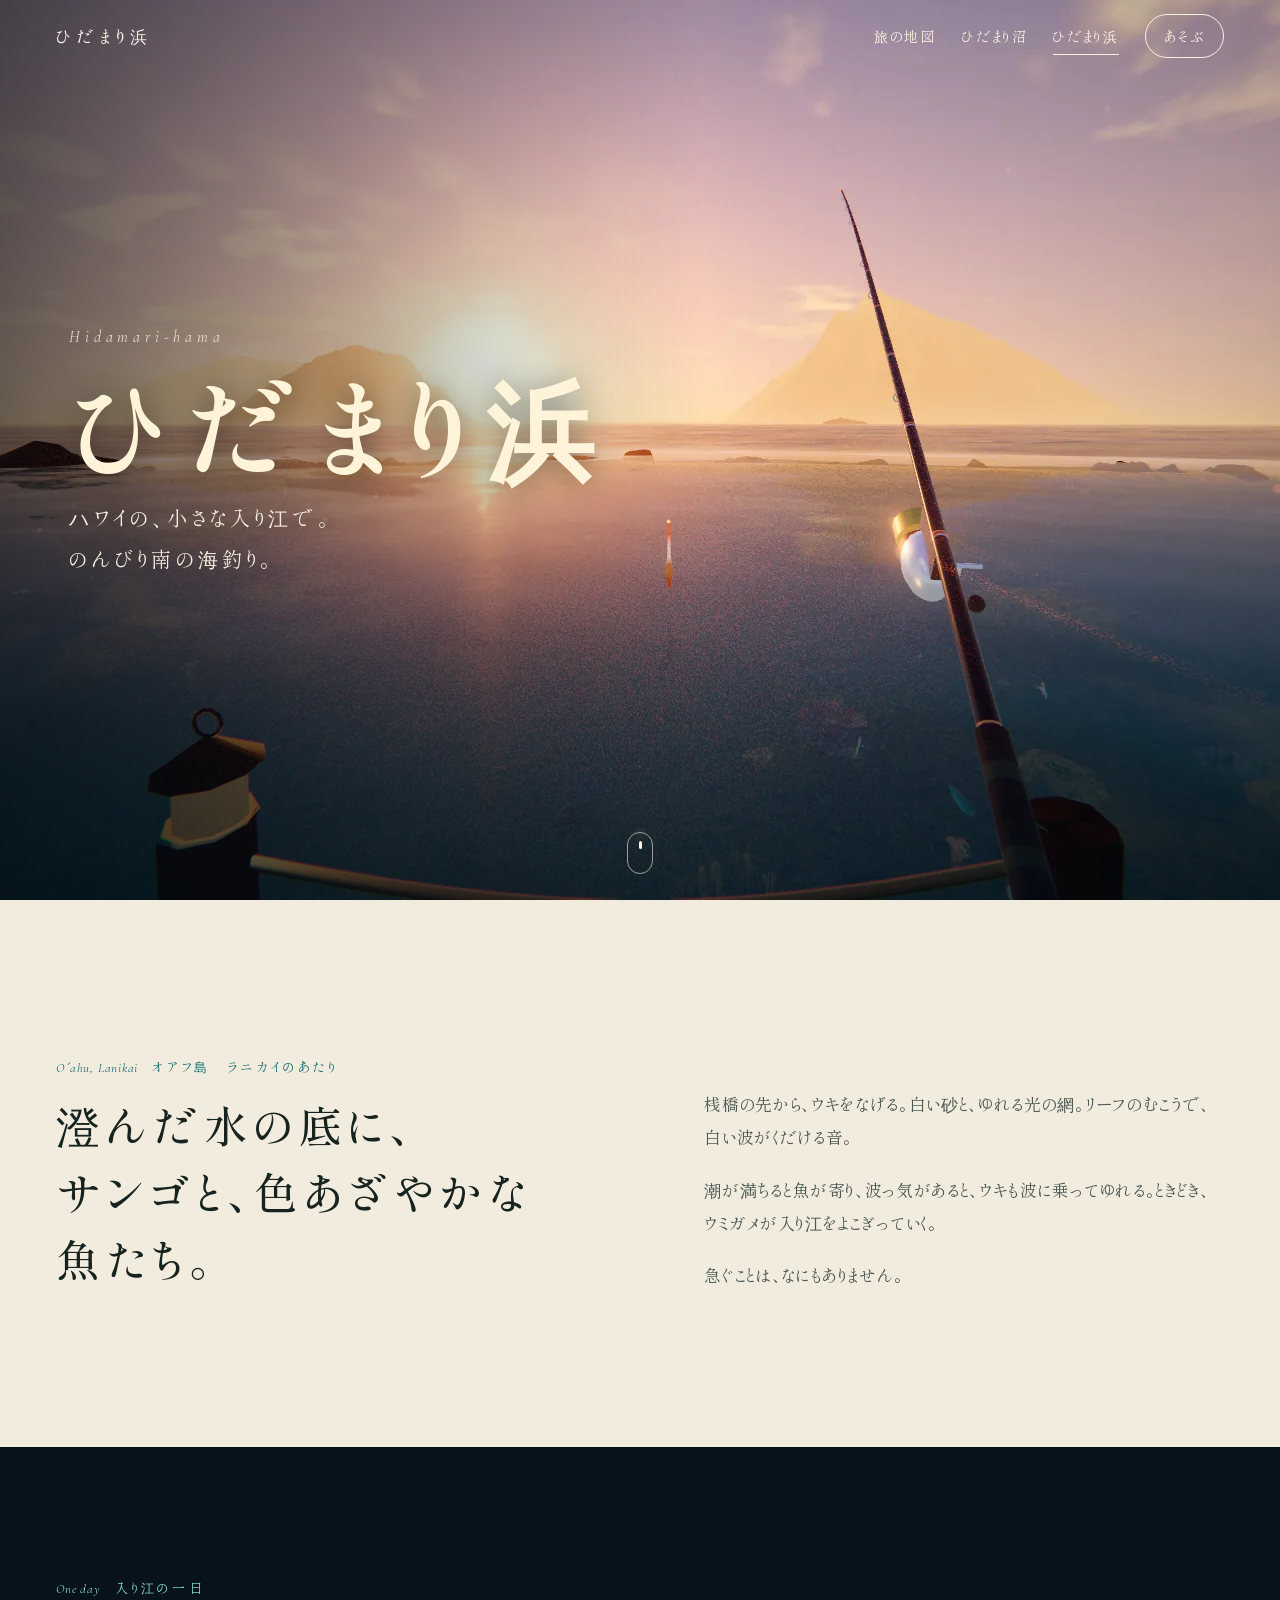
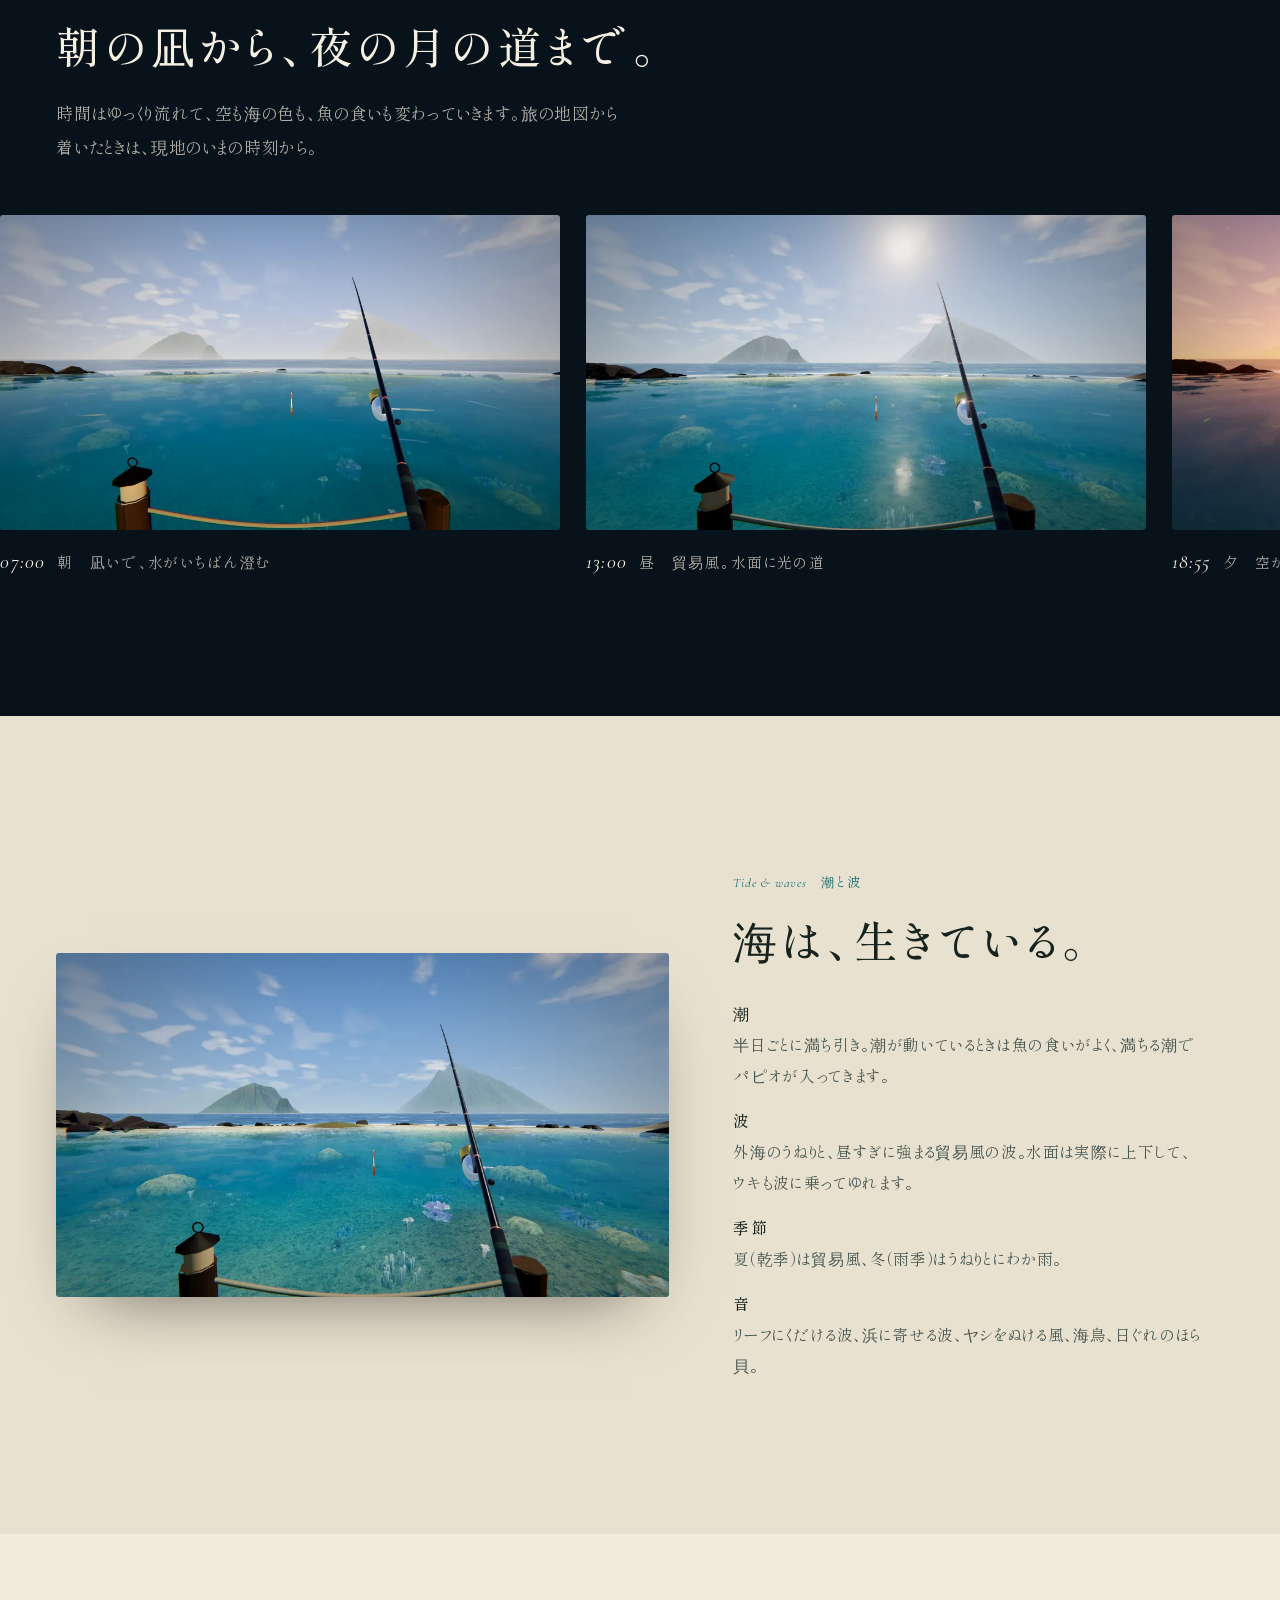
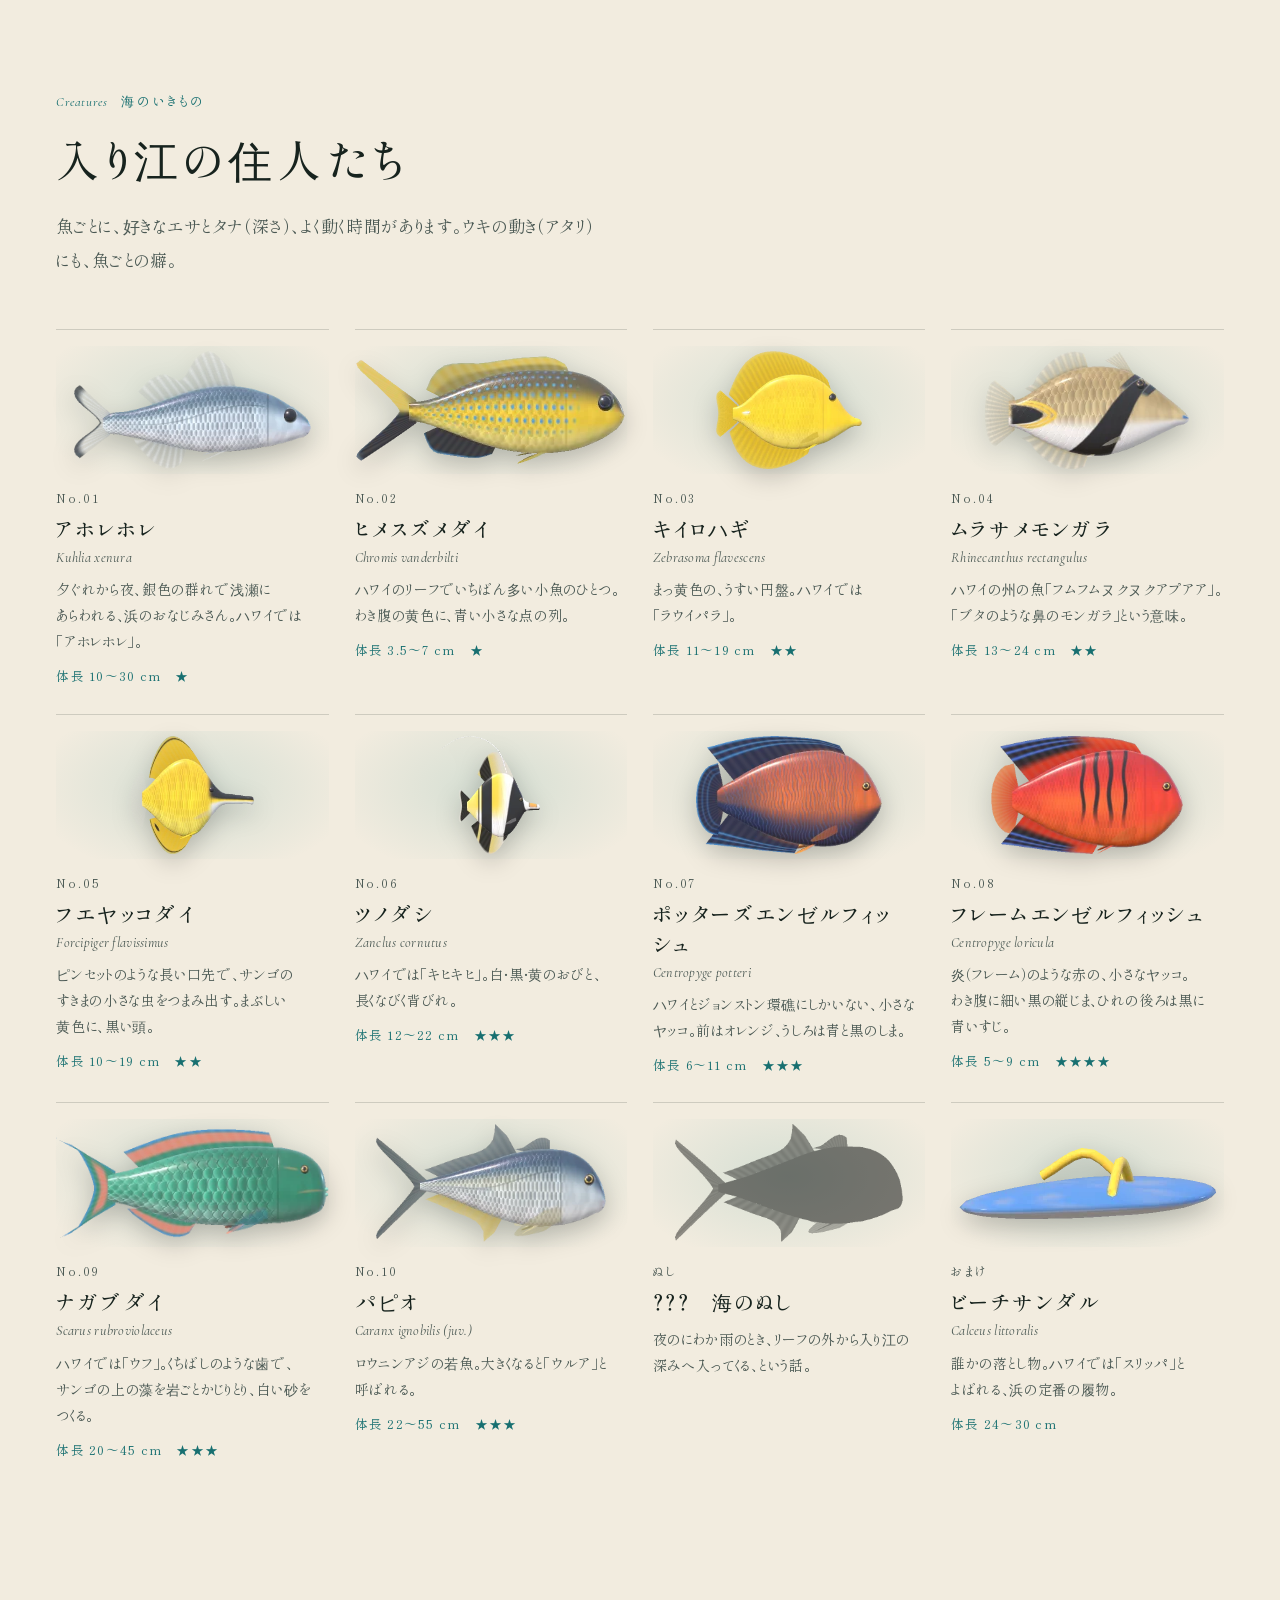
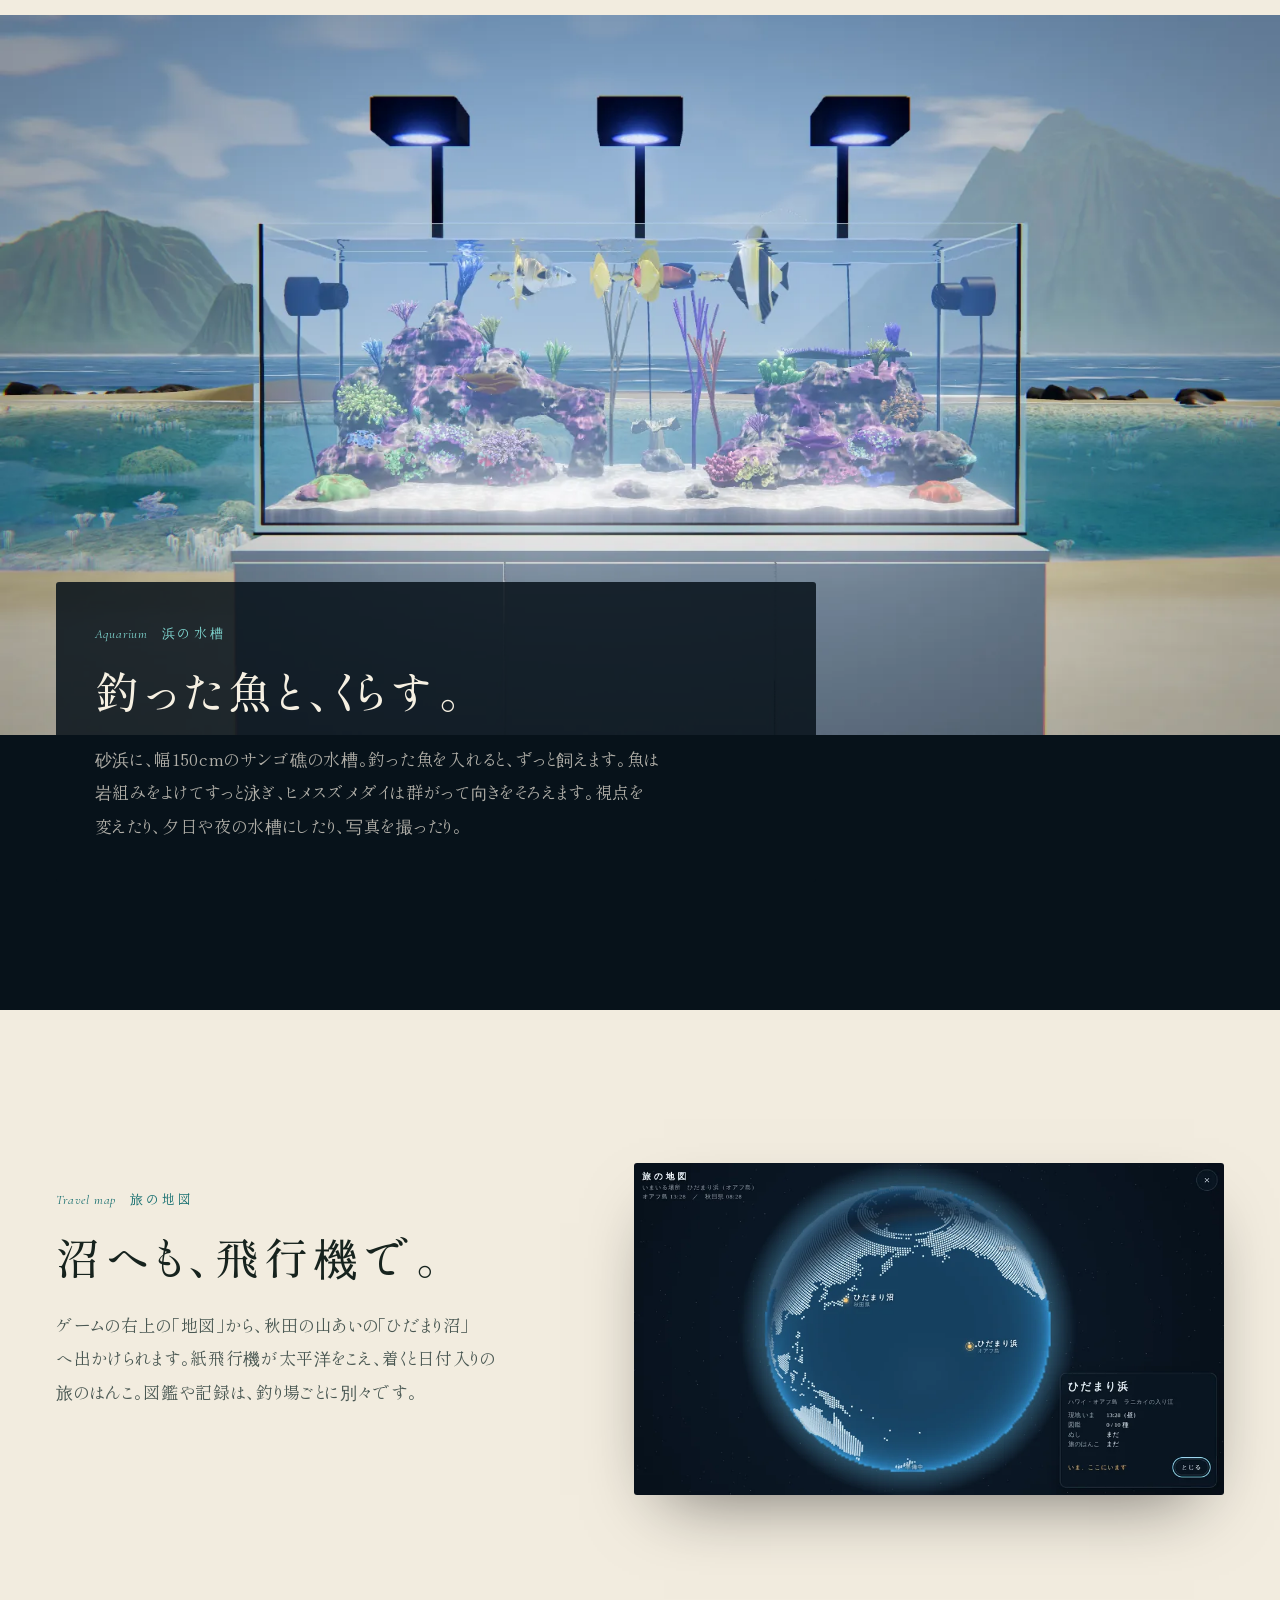
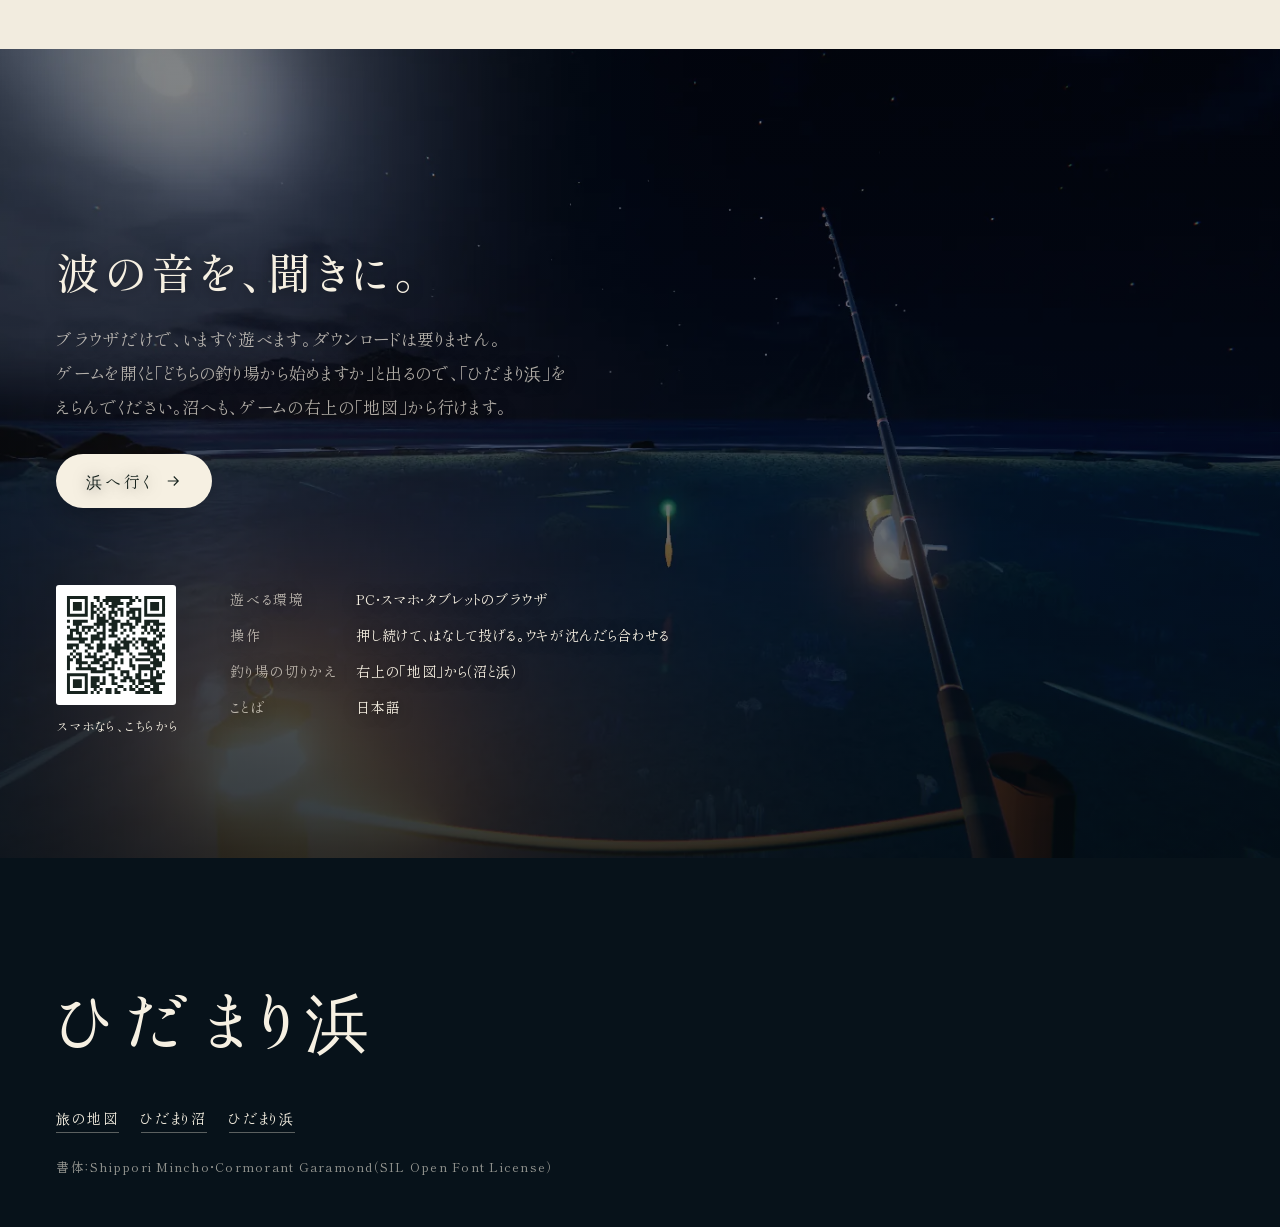
==== commit 50e279dd: "あそぶのリンクを、ひとつのゲームに（開くと釣り場をえらぶ画面が出る）。QRコードもひとつに Co-Authored-By: Claude Opus 5.5 <noreply@anthropic.com" ====
--- a/hama/index.html
+++ b/hama/index.html
@@ -236,12 +236,12 @@
   <img class="play-bg" src="img/view-night-1600.webp" width="1600" height="900" alt="" loading="lazy">
   <div class="wrap play-in">
     <h2 class="h2" id="play-h">波の音を、聞きに。</h2>
-    <p class="lede">ブラウザだけで、いますぐ遊べます。ダウンロードは要りません。<br>このボタンからは、ひだまり浜で始まります。沼へは、ゲームの右上の「地図」から。</p>
+    <p class="lede">ブラウザだけで、いますぐ遊べます。ダウンロードは要りません。<br>ゲームを開くと「どちらの釣り場から始めますか」と出るので、「ひだまり浜」をえらんでください。沼へも、ゲームの右上の「地図」から行けます。</p>
     <div class="play-a">
-      <a class="btn btn-cream" href="https://claude.ai/artifact/Q2wc5iwp3AWg1KqBXv1vkM" target="_blank" rel="noopener"><span>浜へ行く</span><svg viewBox="0 0 24 24" width="18" height="18" aria-hidden="true"><path d="M5 12h14M13 6l6 6-6 6" fill="none" stroke="currentColor" stroke-width="1.5"/></svg></a>
+      <a class="btn btn-cream" href="https://claude.ai/artifact/UUU1kf3uuS9NC7A6Z44jjR" target="_blank" rel="noopener"><span>浜へ行く</span><svg viewBox="0 0 24 24" width="18" height="18" aria-hidden="true"><path d="M5 12h14M13 6l6 6-6 6" fill="none" stroke="currentColor" stroke-width="1.5"/></svg></a>
     </div>
     <div class="play-meta">
-      <div class="qr"><img src="../assets/img/qr-hama.svg" width="120" height="120" alt="ゲームのページへのQRコード"><p>スマホなら、こちらから</p></div>
+      <div class="qr"><img src="../assets/img/qr.svg" width="120" height="120" alt="ゲームのページへのQRコード"><p>スマホなら、こちらから</p></div>
       <ul class="spec">
         <li><span>遊べる環境</span>PC・スマホ・タブレットのブラウザ</li>
         <li><span>操作</span>押し続けて、はなして投げる。ウキが沈んだら合わせる</li>
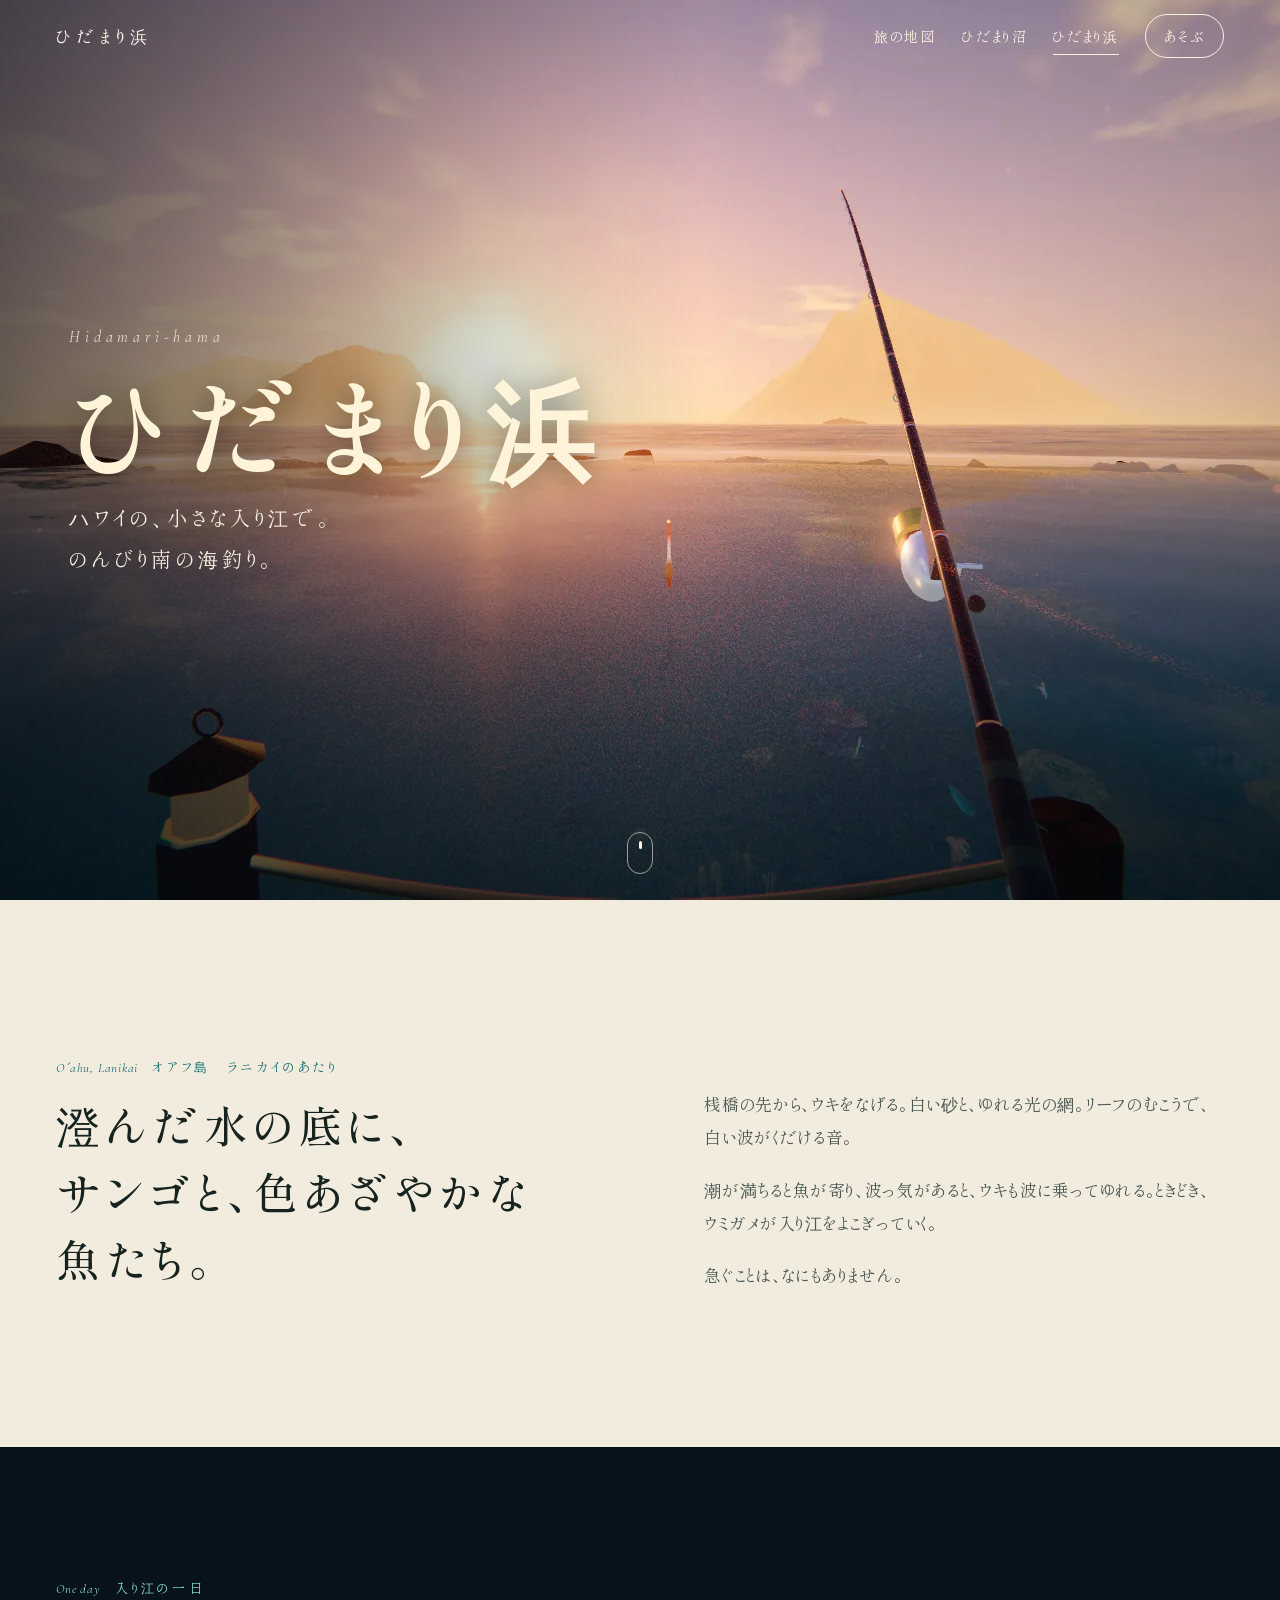
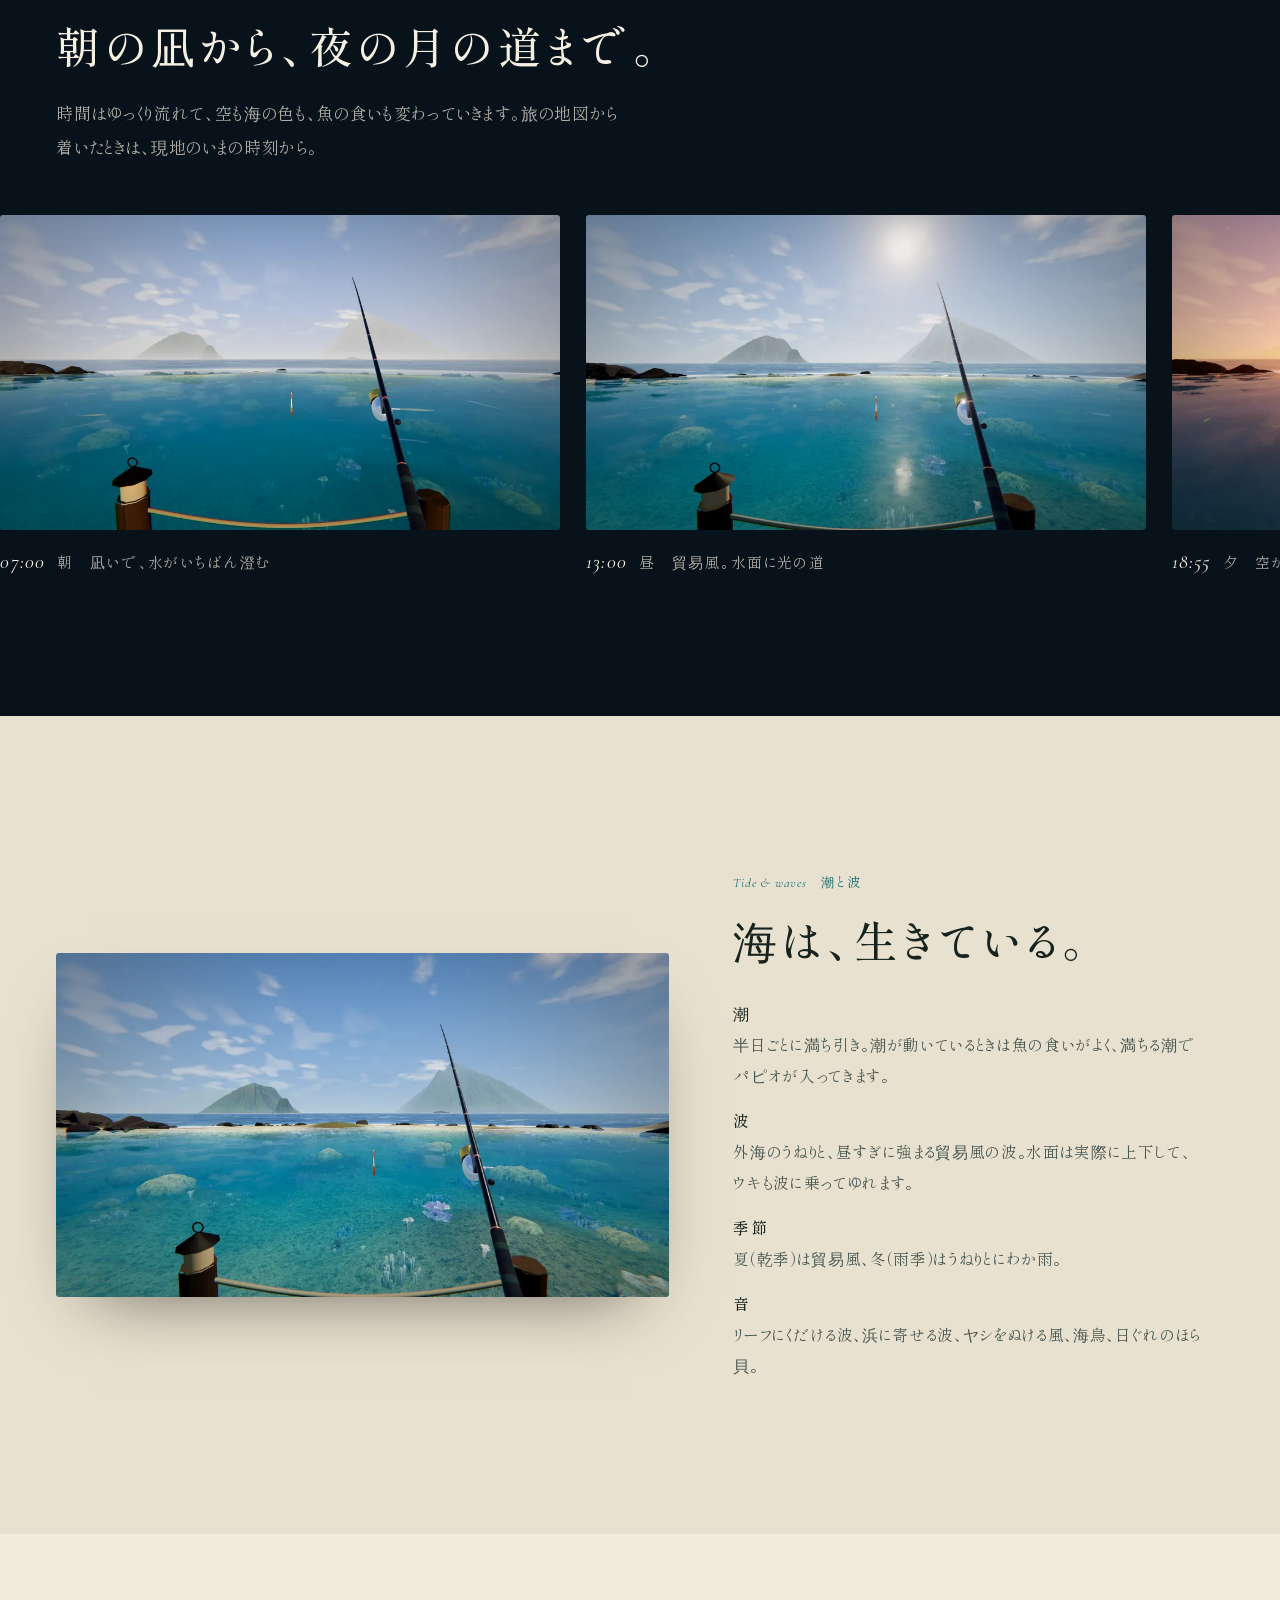
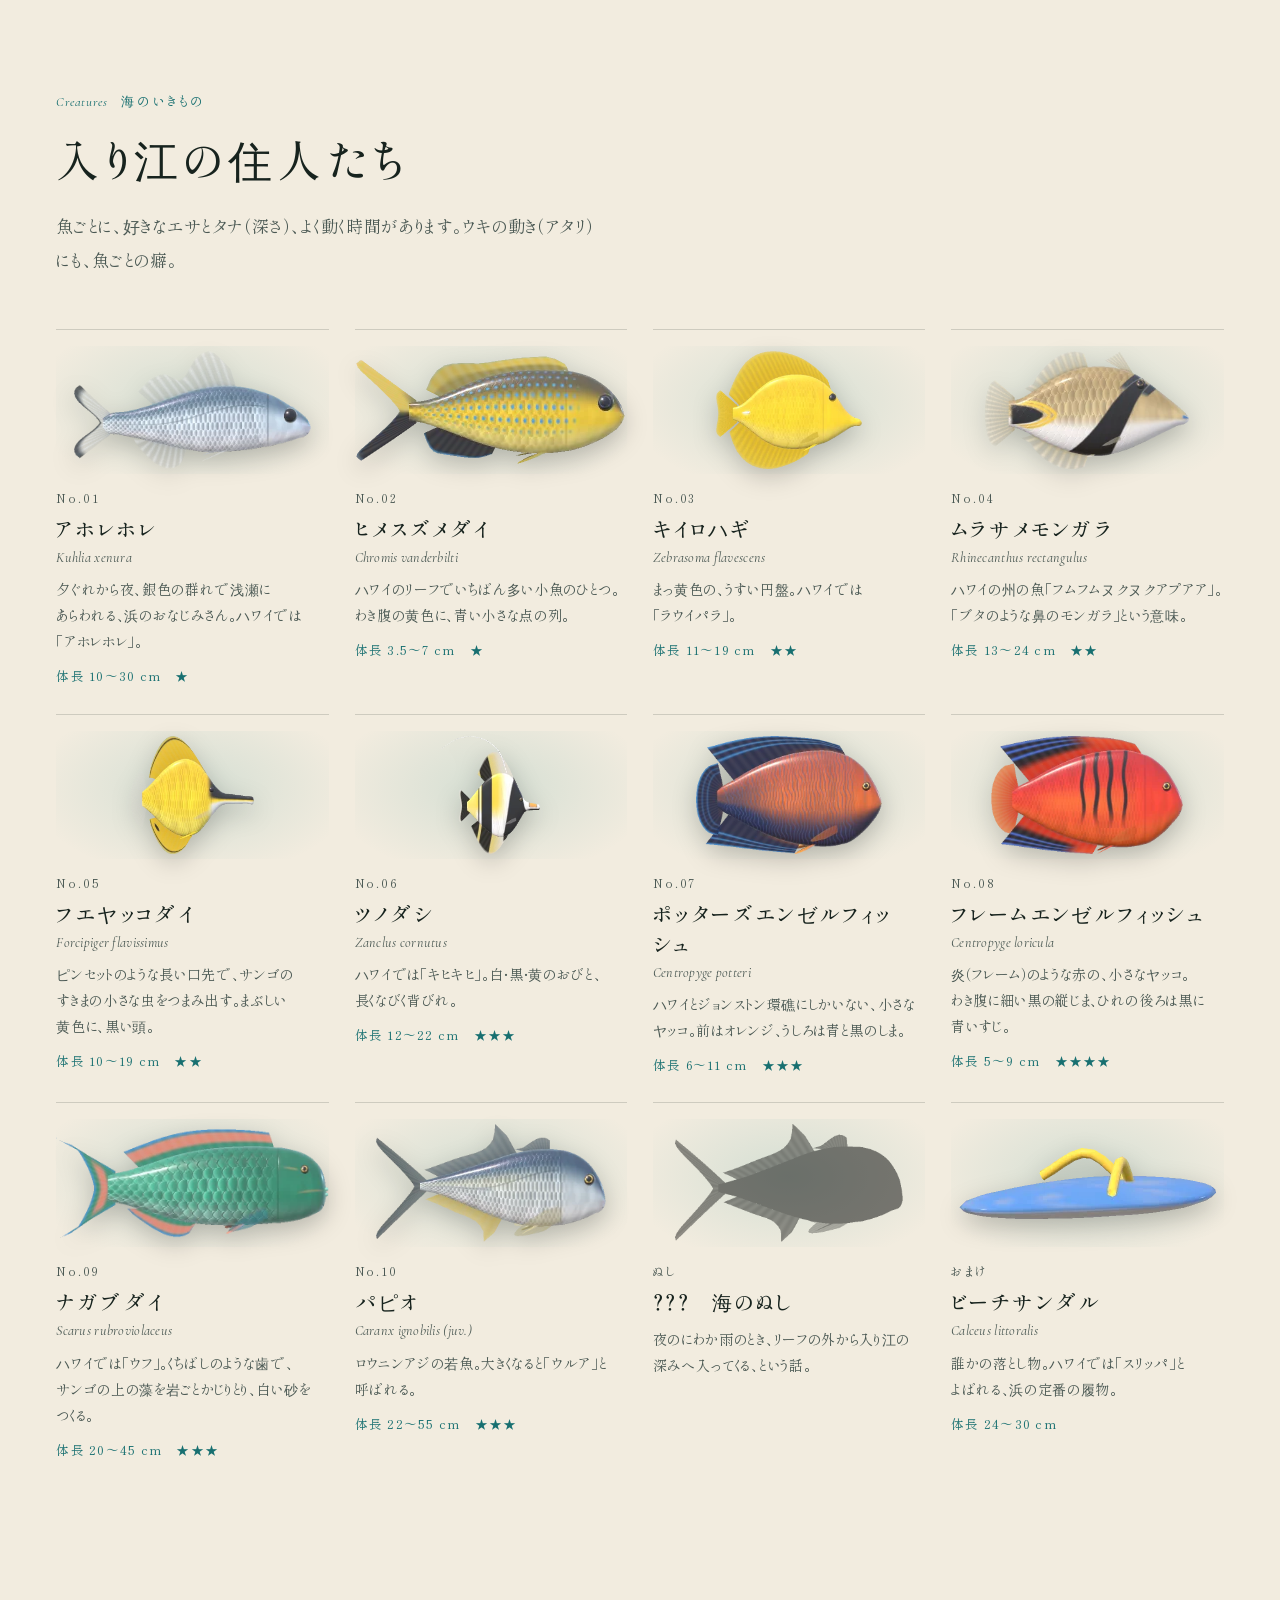
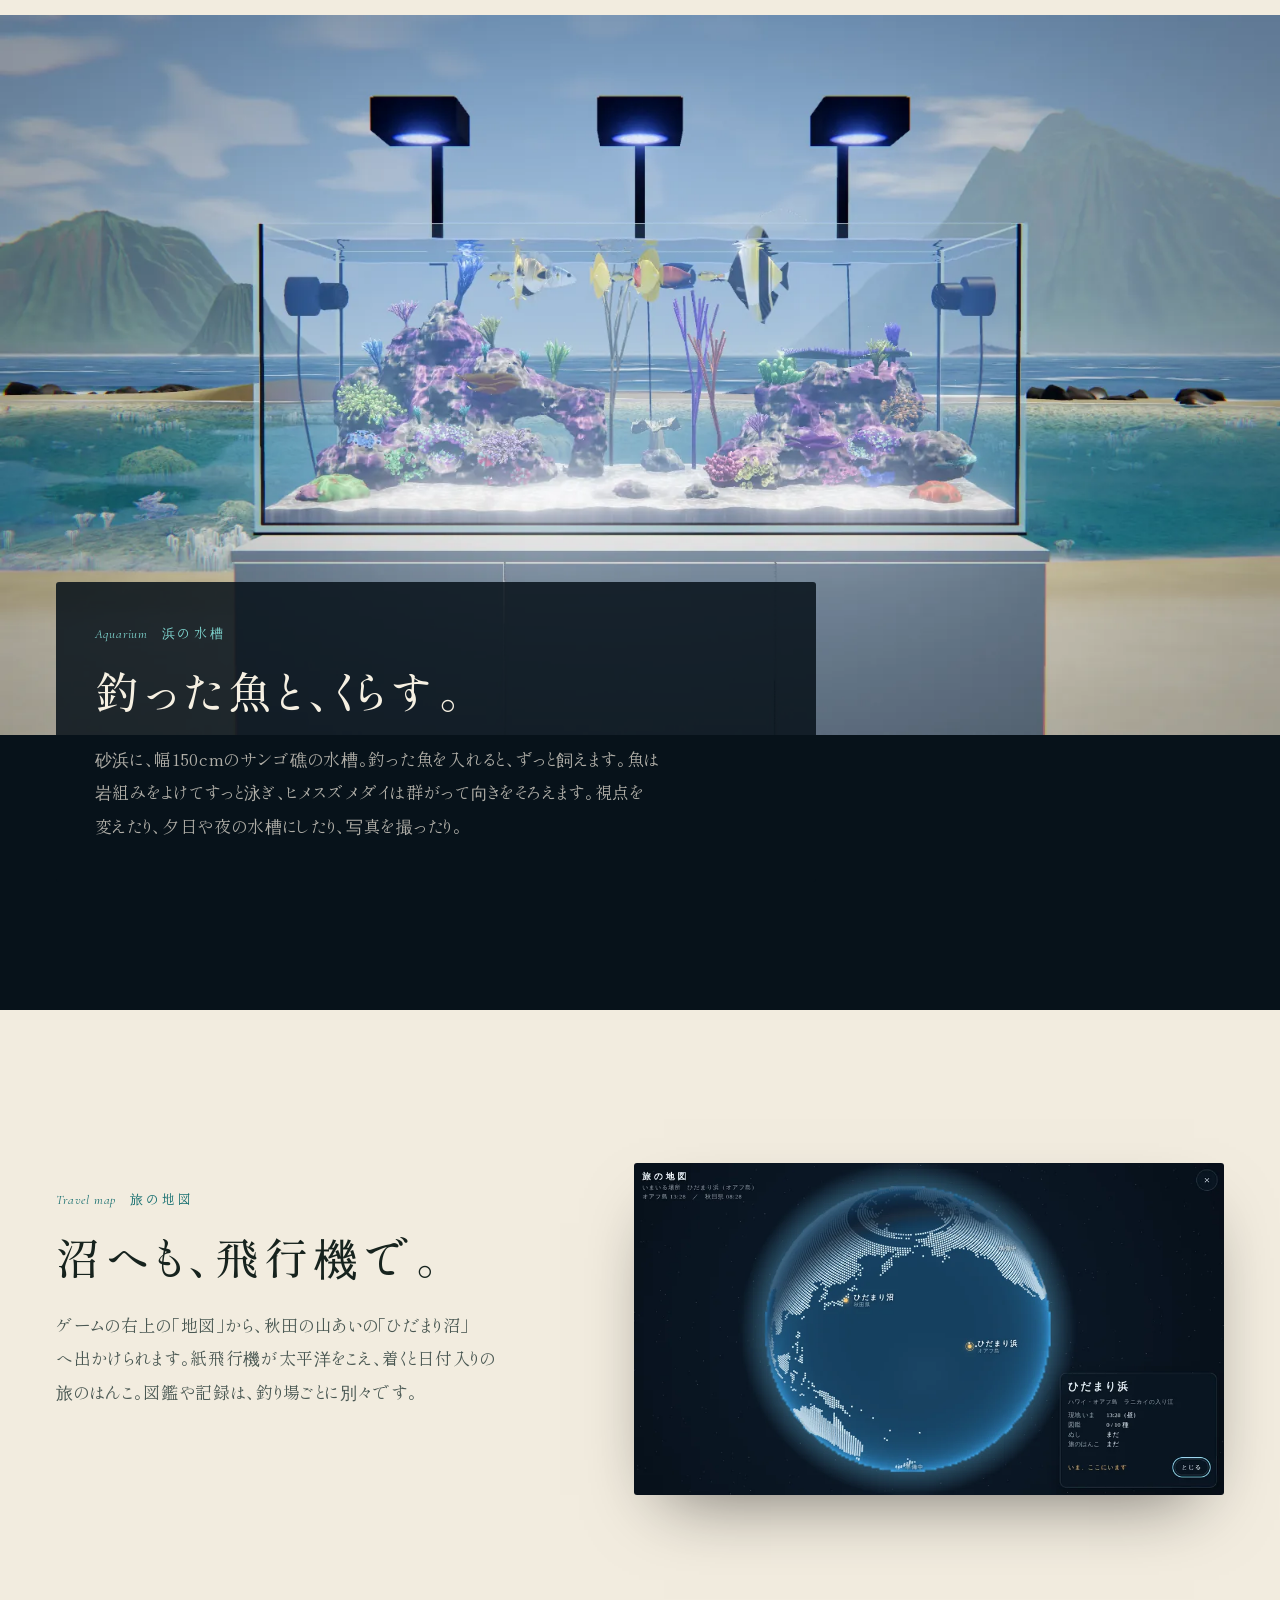
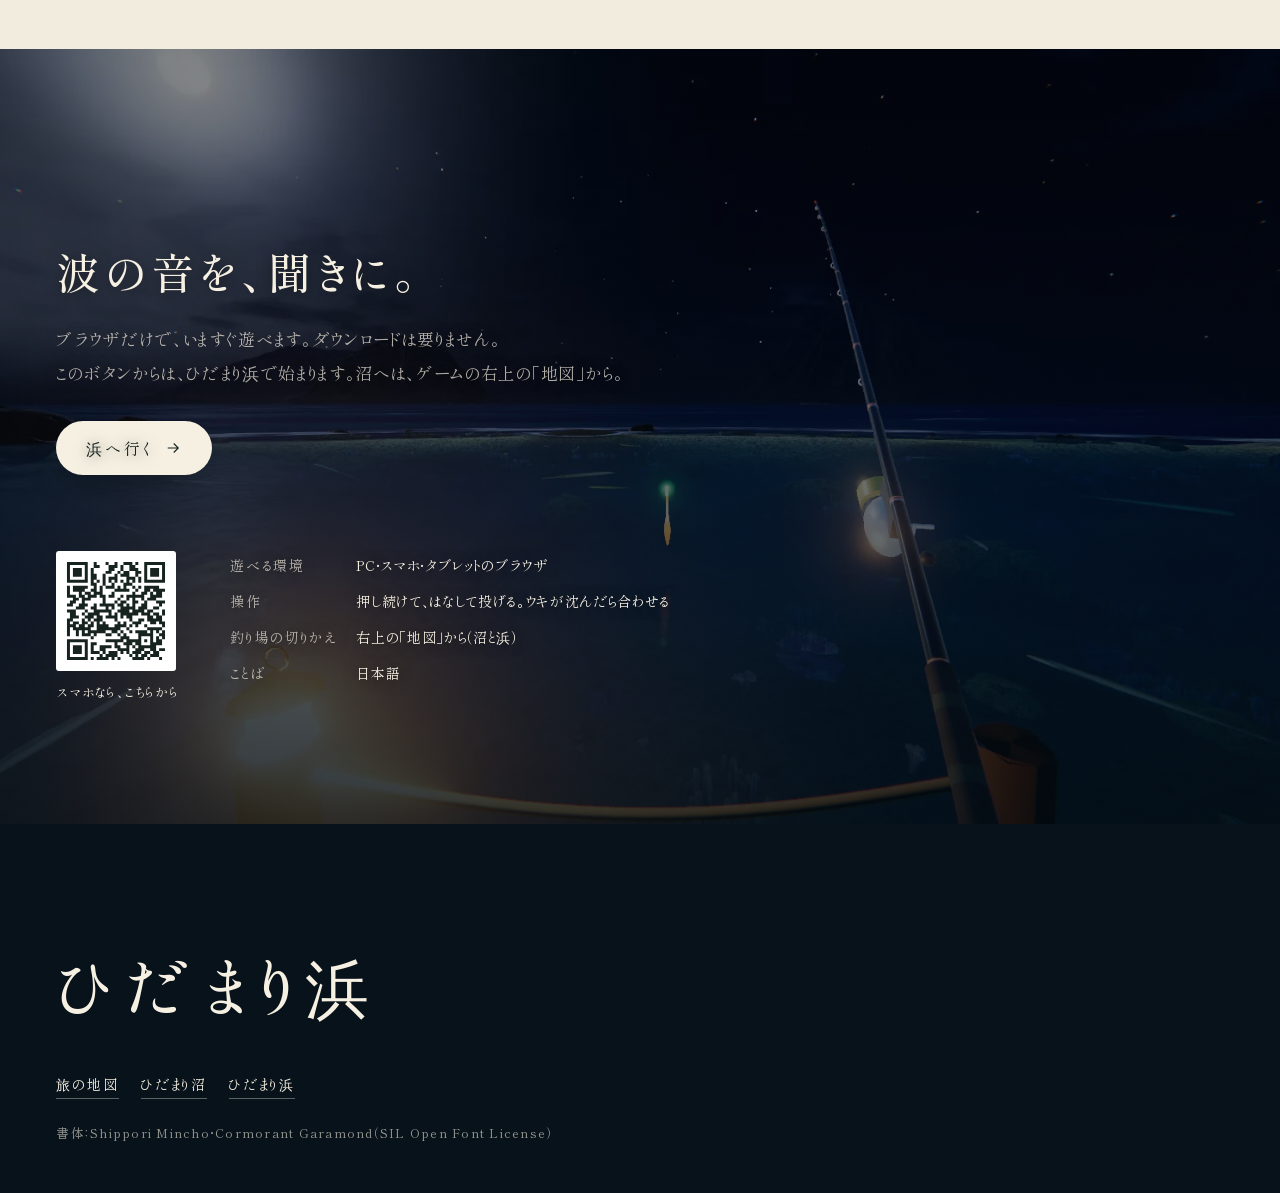
==== commit b293348f: "ゲームを play/ に置く（GitHub Pages で直接ひらける）。浜のボタンは play/?place=hama、沼のボタンは play/?place=numa。QRコードも Co-Autho" ====
--- a/hama/index.html
+++ b/hama/index.html
@@ -236,12 +236,12 @@
   <img class="play-bg" src="img/view-night-1600.webp" width="1600" height="900" alt="" loading="lazy">
   <div class="wrap play-in">
     <h2 class="h2" id="play-h">波の音を、聞きに。</h2>
-    <p class="lede">ブラウザだけで、いますぐ遊べます。ダウンロードは要りません。<br>ゲームを開くと「どちらの釣り場から始めますか」と出るので、「ひだまり浜」をえらんでください。沼へも、ゲームの右上の「地図」から行けます。</p>
+    <p class="lede">ブラウザだけで、いますぐ遊べます。ダウンロードは要りません。<br>このボタンからは、ひだまり浜で始まります。沼へは、ゲームの右上の「地図」から。</p>
     <div class="play-a">
-      <a class="btn btn-cream" href="https://claude.ai/artifact/UUU1kf3uuS9NC7A6Z44jjR" target="_blank" rel="noopener"><span>浜へ行く</span><svg viewBox="0 0 24 24" width="18" height="18" aria-hidden="true"><path d="M5 12h14M13 6l6 6-6 6" fill="none" stroke="currentColor" stroke-width="1.5"/></svg></a>
+      <a class="btn btn-cream" href="../play/?place=hama"><span>浜へ行く</span><svg viewBox="0 0 24 24" width="18" height="18" aria-hidden="true"><path d="M5 12h14M13 6l6 6-6 6" fill="none" stroke="currentColor" stroke-width="1.5"/></svg></a>
     </div>
     <div class="play-meta">
-      <div class="qr"><img src="../assets/img/qr.svg" width="120" height="120" alt="ゲームのページへのQRコード"><p>スマホなら、こちらから</p></div>
+      <div class="qr"><img src="../assets/img/qr-hama.svg" width="120" height="120" alt="ゲームのページへのQRコード"><p>スマホなら、こちらから</p></div>
       <ul class="spec">
         <li><span>遊べる環境</span>PC・スマホ・タブレットのブラウザ</li>
         <li><span>操作</span>押し続けて、はなして投げる。ウキが沈んだら合わせる</li>
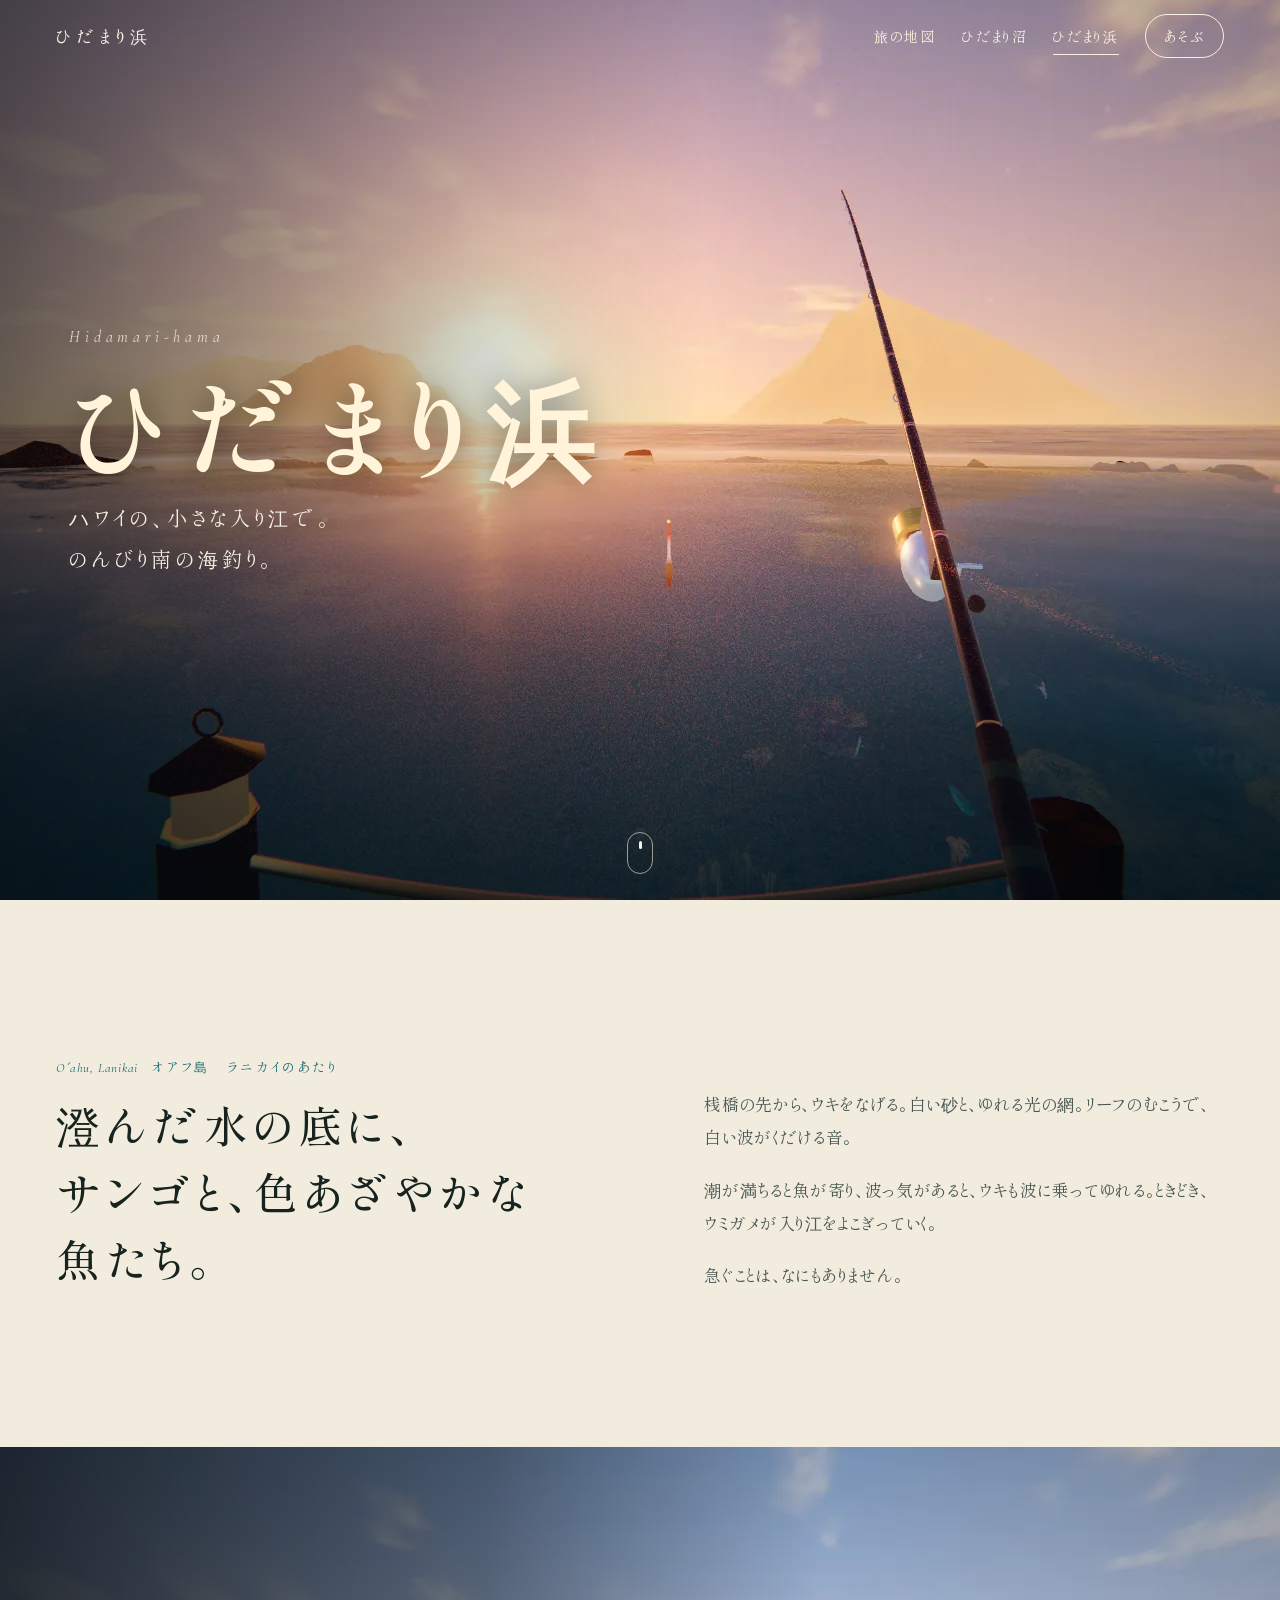
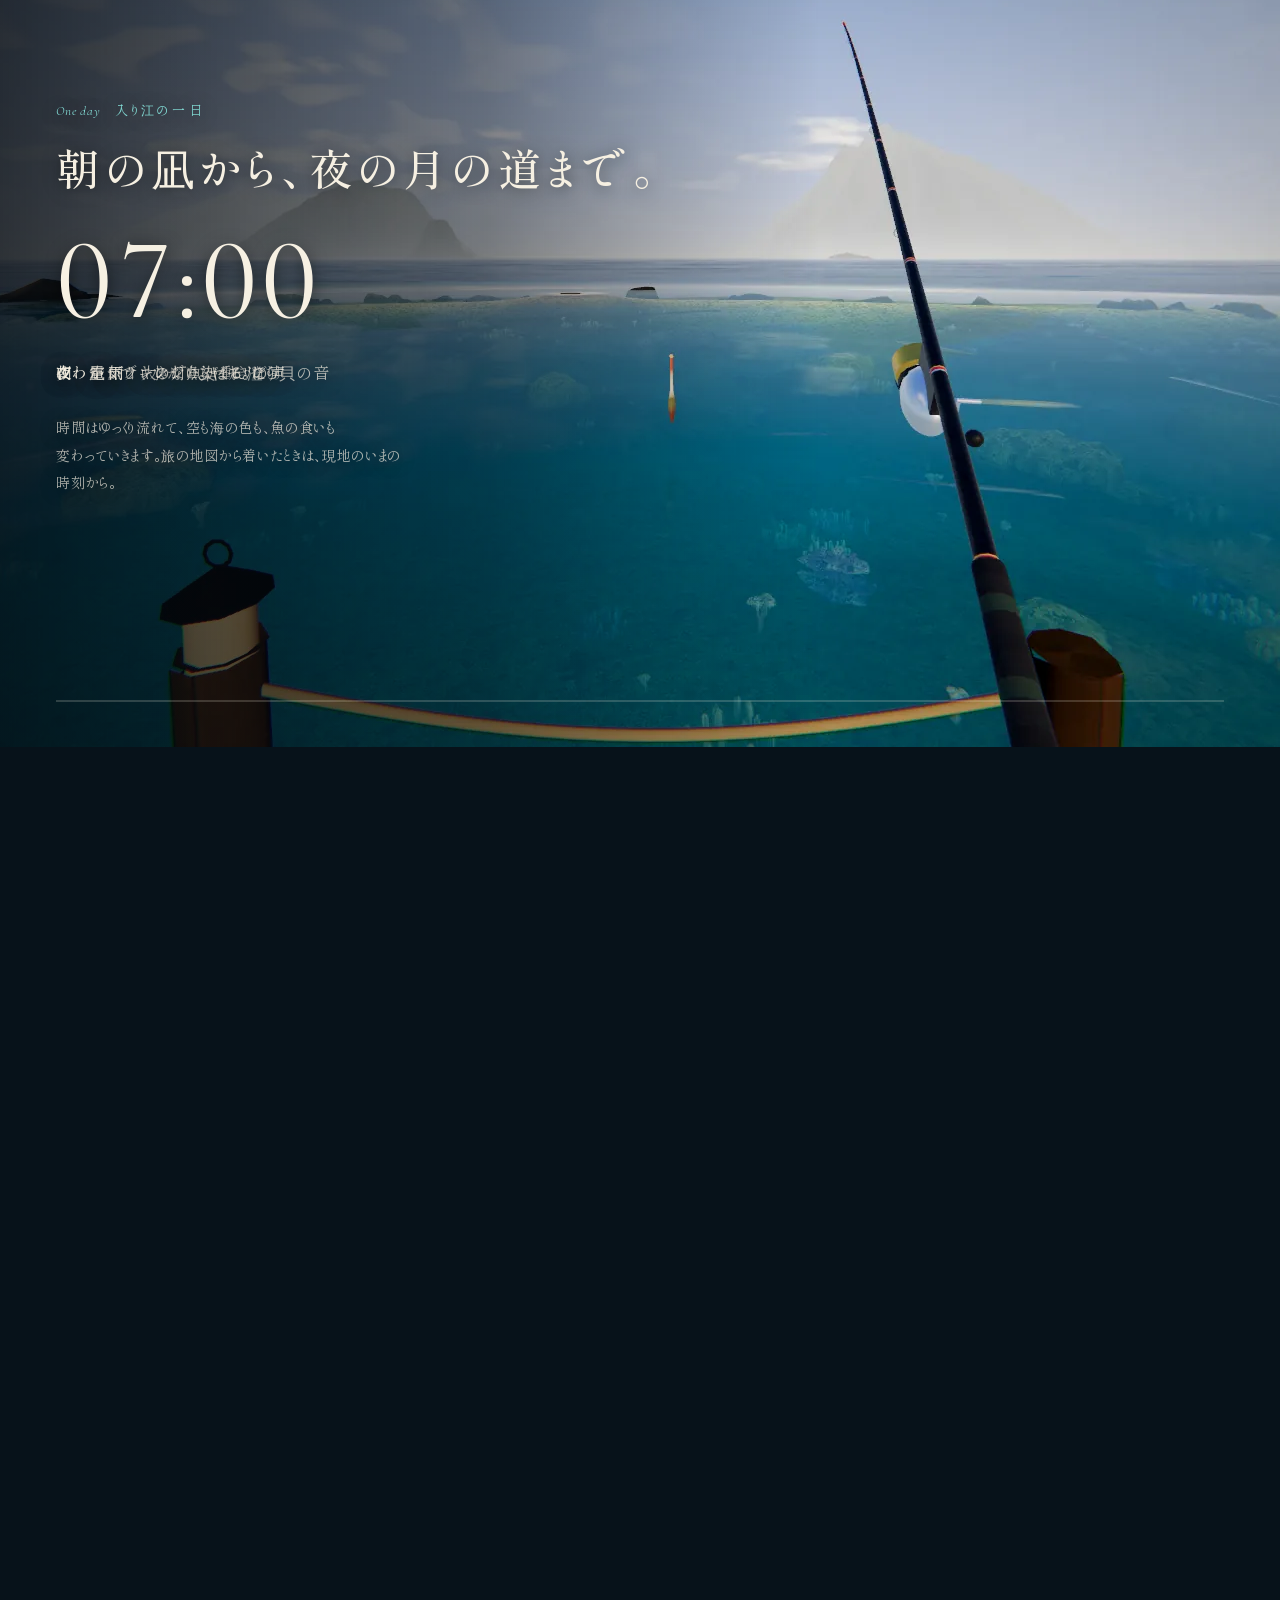
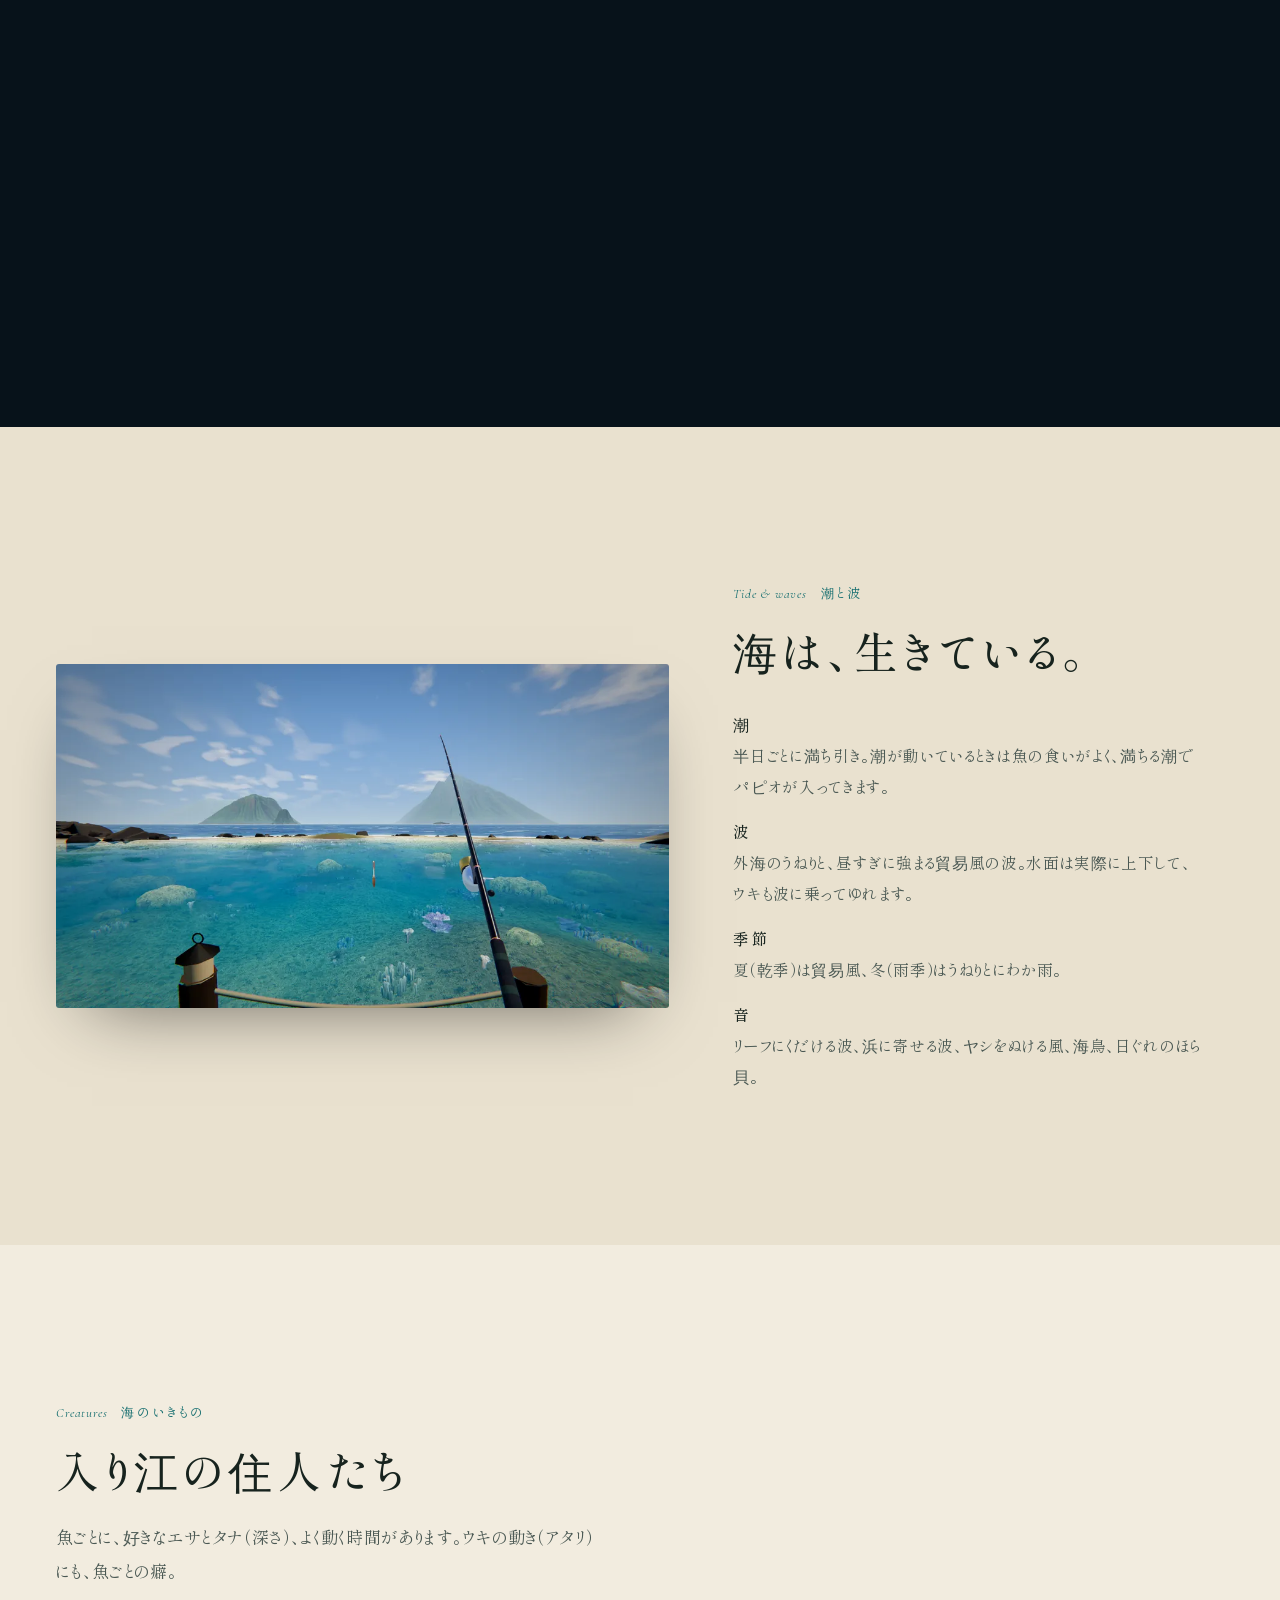
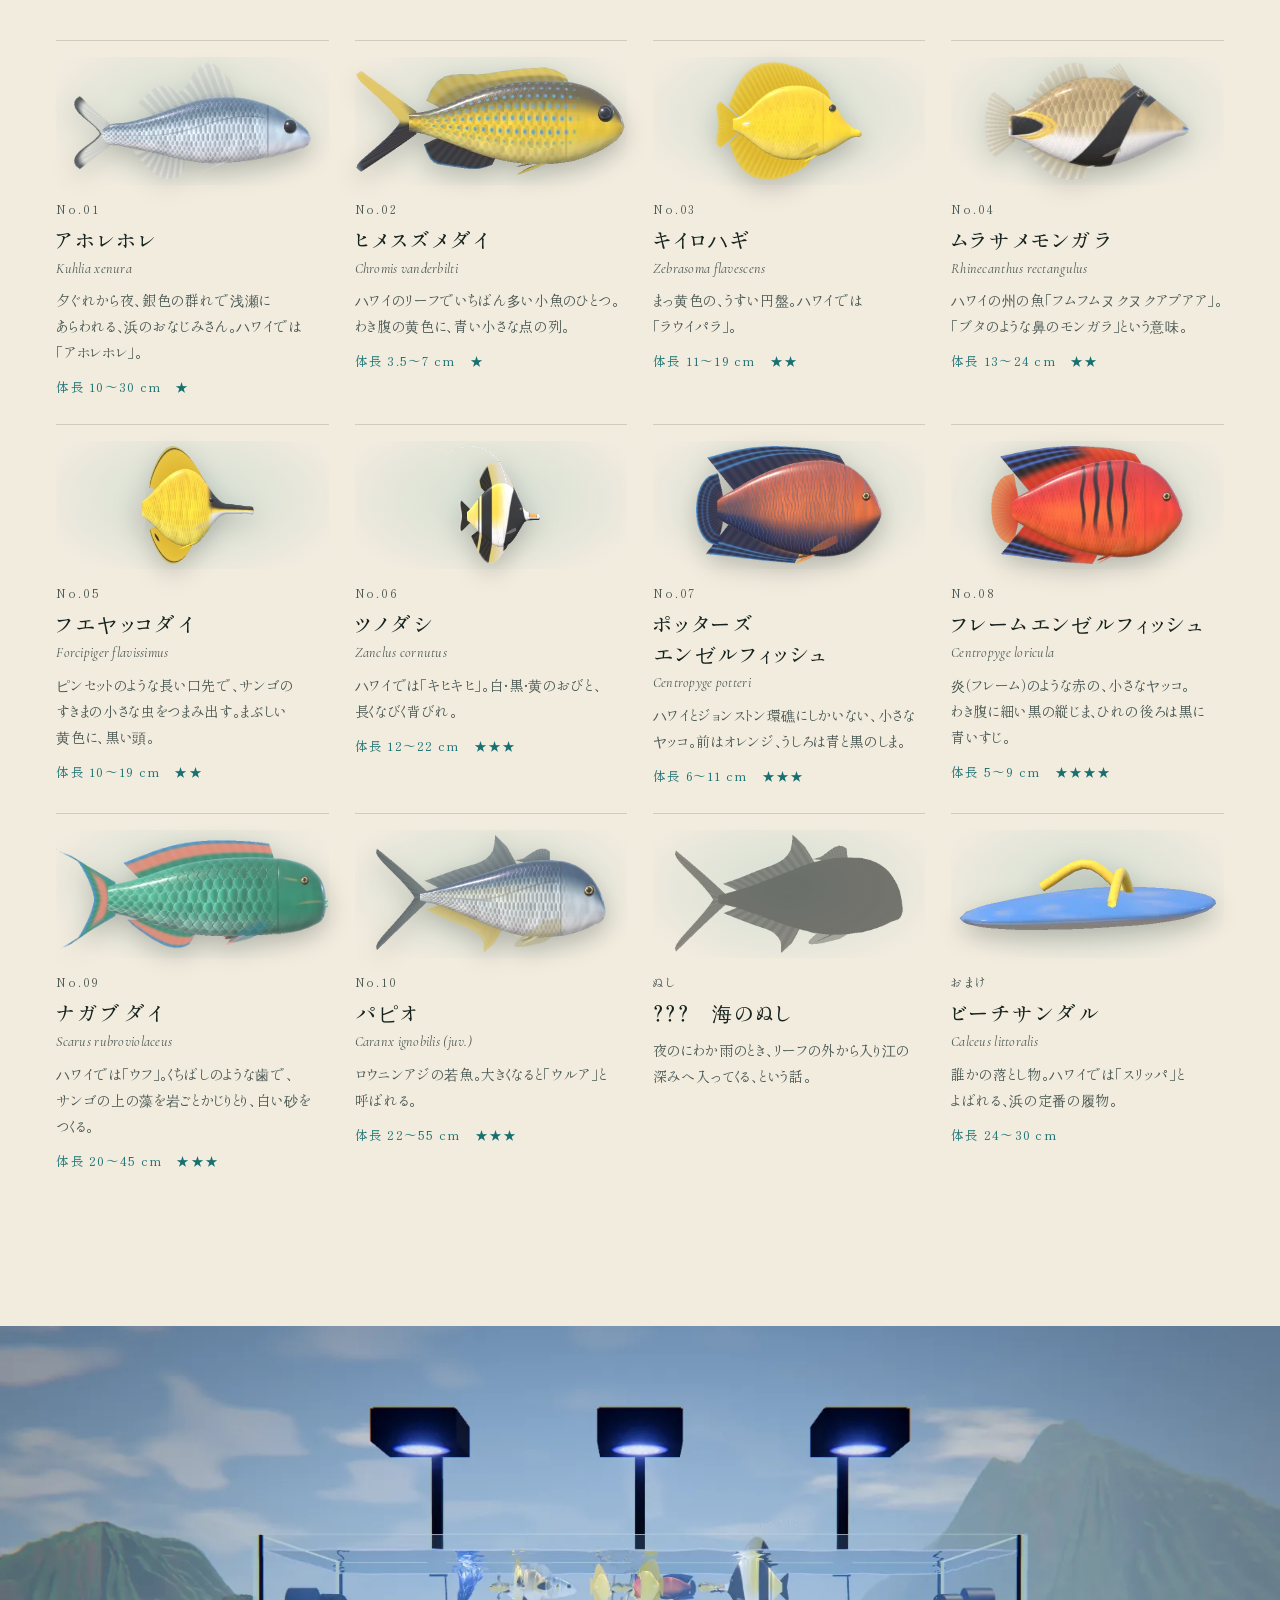
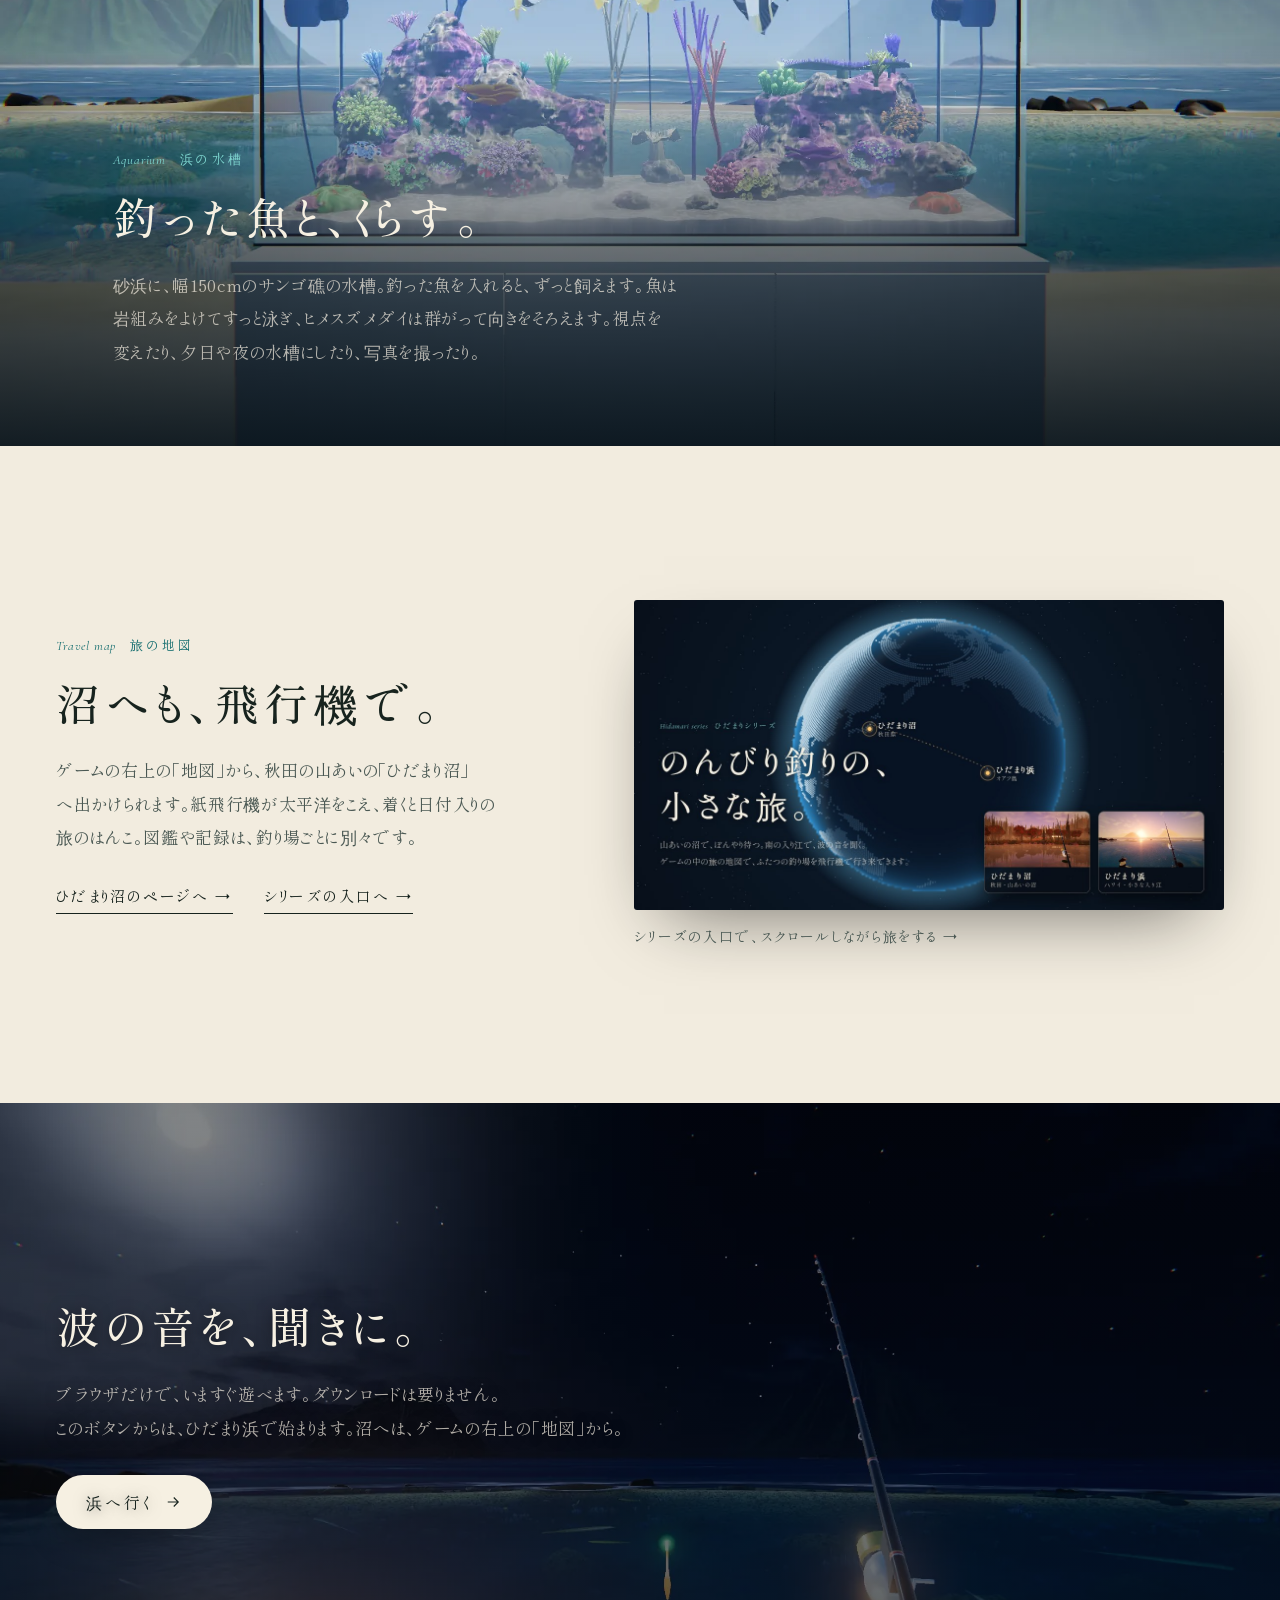
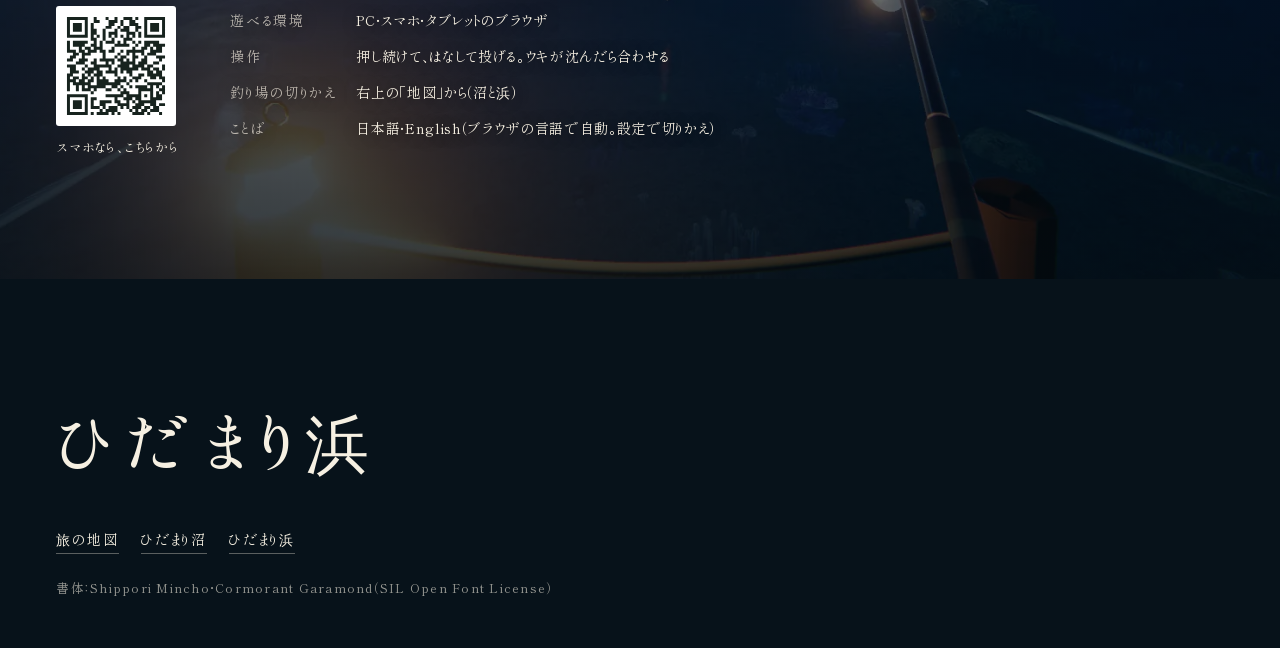
==== commit 94f473d8: "シリーズ・浜のページの手直し: スクロールで飛ぶ旅（距離・時刻・日付変更線・はんこ）、スクロールで移る入り江の一日、水槽の文字の収まり、魚の名前の折り返し、スマホの図鑑を2列に Co-Authored" ====
--- a/hama/index.html
+++ b/hama/index.html
@@ -13,10 +13,15 @@
 <meta property="og:title" content="ひだまり浜 — ハワイの小さな入り江で。">
 <meta property="og:description" content="澄んだ海にサンゴと南の魚たち。ブラウザで遊べる、のんびり南の海釣りゲーム。">
 <meta property="og:image" content="https://seicolor.github.io/hidamari-numa-site/hama/img/og.jpg">
+<meta property="og:image:type" content="image/jpeg">
 <meta property="og:image:width" content="1200">
 <meta property="og:image:height" content="630">
 <meta property="og:image:alt" content="夕方の入り江。澄んだ浅い海にウキを浮かべる、ゲームの画面">
+<meta property="og:locale" content="ja_JP">
 <meta name="twitter:card" content="summary_large_image">
+<meta name="twitter:title" content="ひだまり浜 — ハワイの小さな入り江で。">
+<meta name="twitter:description" content="澄んだ海にサンゴと南の魚たち。ブラウザで遊べる、のんびり南の海釣りゲーム。">
+<meta name="twitter:image:alt" content="夕方の入り江。澄んだ浅い海にウキを浮かべる、ゲームの画面">
 <meta name="twitter:image" content="https://seicolor.github.io/hidamari-numa-site/hama/img/og.jpg">
 <link rel="icon" href="../assets/img/favicon.svg" type="image/svg+xml">
 <link rel="preload" href="../assets/fonts/shippori-mincho-500.woff2" as="font" type="font/woff2" crossorigin>
@@ -69,19 +74,30 @@
 </section>
 
 <!-- 入り江の一日 -->
-<section class="day dark" aria-labelledby="day-h">
-  <div class="wrap">
-    <p class="kick rv"><span class="num">One day</span>入り江の一日</p>
-    <h2 class="h2 rv" id="day-h">朝の凪から、夜の月の道まで。</h2>
-    <p class="lede rv">時間はゆっくり流れて、空も海の色も、魚の食いも変わっていきます。旅の地図から着いたときは、現地のいまの時刻から。</p>
-  </div>
-  <ol class="strip" aria-label="一日の景色">
-    <li class="rv"><figure><img src="img/view-morning-1000.webp" width="1000" height="563" alt="朝の入り江。やわらかな光と、凪いだ海" loading="lazy"><figcaption><span class="num">07:00</span>朝　凪いで、水がいちばん澄む</figcaption></figure></li>
-    <li class="rv"><figure><img src="img/view-beach-1000.webp" width="1000" height="563" alt="昼すぎの入り江。高い太陽が、水面に光の道をつくる" loading="lazy"><figcaption><span class="num">13:00</span>昼　貿易風。水面に光の道</figcaption></figure></li>
-    <li class="rv"><figure><img src="img/view-sunset-beach-1000.webp" width="1000" height="563" alt="夕暮れの入り江。島のあいだに沈む太陽と、オレンジ色の空" loading="lazy"><figcaption><span class="num">18:55</span>夕　空がオレンジに染まる。ほら貝の音</figcaption></figure></li>
-    <li class="rv"><figure><img src="img/view-night-1000.webp" width="1000" height="563" alt="夜の入り江。暗い海に、ウキの小さな光" loading="lazy"><figcaption><span class="num">21:00</span>夜　電気ウキの灯り。ヤモリの声</figcaption></figure></li>
-    <li class="rv"><figure><img src="img/view-rain-1000.webp" width="1000" height="563" alt="にわか雨の入り江。灰色の空と、雨に煙る島" loading="lazy"><figcaption><span class="num">15:00</span>にわか雨　大きな魚が動きだす</figcaption></figure></li>
-  </ol>
+<section class="day dark" id="day" aria-labelledby="day-h">
+  <div class="day-stage">
+    <div class="day-pics" aria-hidden="true">
+      <img src="img/view-morning-1600.webp" width="1600" height="900" alt="" loading="lazy">
+      <img src="img/view-beach-1600.webp" width="1600" height="900" alt="" loading="lazy">
+      <img src="img/view-rain-1600.webp" width="1600" height="900" alt="" loading="lazy">
+      <img src="img/view-sunset-beach-1600.webp" width="1600" height="900" alt="" loading="lazy">
+      <img src="img/view-night-1600.webp" width="1600" height="900" alt="" loading="lazy">
+    </div>
+    <div class="day-tx wrap">
+      <p class="kick"><span class="num">One day</span>入り江の一日</p>
+      <h2 class="h2" id="day-h">朝の凪から、夜の月の道まで。</h2>
+      <p class="day-clock" aria-hidden="true"><span id="dayClock">07:00</span></p>
+      <ol class="day-l">
+        <li><b>朝</b>凪いで、水がいちばん澄む</li>
+        <li><b>昼</b>貿易風。水面に光の道</li>
+        <li><b>にわか雨</b>大きな魚が動きだす</li>
+        <li><b>夕</b>空がオレンジに染まる。ほら貝の音</li>
+        <li><b>夜</b>電気ウキの灯り。ヤモリの声</li>
+      </ol>
+      <p class="day-note">時間はゆっくり流れて、空も海の色も、魚の食いも変わっていきます。旅の地図から着いたときは、現地のいまの時刻から。</p>
+    </div>
+    <div class="day-bar" aria-hidden="true"><i id="dayBar"></i></div>
+  </div>
 </section>
 
 <!-- 海 -->
@@ -135,7 +151,7 @@
       <li class="fcard rv">
         <div class="fcard-img"><img src="img/fish/muramasa.webp" width="285" height="165" alt="ムラサメモンガラの絵" loading="lazy"></div>
         <p class="fcard-no">No.04</p>
-        <h3>ムラサメモンガラ</h3>
+        <h3>ムラサメ<wbr>モンガラ</h3>
         <p class="fcard-l" lang="la">Rhinecanthus rectangulus</p>
         <p class="fcard-d">ハワイの州の魚「フムフムヌクヌクアプアア」。「ブタのような鼻のモンガラ」という意味。</p>
         <p class="fcard-s">体長 13〜24 cm　★★</p>
@@ -159,7 +175,7 @@
       <li class="fcard rv">
         <div class="fcard-img"><img src="img/fish/potter.webp" width="268" height="170" alt="ポッターズエンゼルフィッシュの絵" loading="lazy"></div>
         <p class="fcard-no">No.07</p>
-        <h3>ポッターズエンゼルフィッシュ</h3>
+        <h3>ポッターズ<wbr>エンゼルフィッシュ</h3>
         <p class="fcard-l" lang="la">Centropyge potteri</p>
         <p class="fcard-d">ハワイとジョンストン環礁にしかいない、小さなヤッコ。前はオレンジ、うしろは青と黒のしま。</p>
         <p class="fcard-s">体長 6〜11 cm　★★★</p>
@@ -167,7 +183,7 @@
       <li class="fcard rv">
         <div class="fcard-img"><img src="img/fish/hifuki.webp" width="267" height="164" alt="フレームエンゼルフィッシュの絵" loading="lazy"></div>
         <p class="fcard-no">No.08</p>
-        <h3>フレームエンゼルフィッシュ</h3>
+        <h3>フレーム<wbr>エンゼルフィッシュ</h3>
         <p class="fcard-l" lang="la">Centropyge loricula</p>
         <p class="fcard-d">炎（フレーム）のような赤の、小さなヤッコ。わき腹に細い黒の縦じま、ひれの後ろは黒に青いすじ。</p>
         <p class="fcard-s">体長 5〜9 cm　★★★★</p>
@@ -227,7 +243,7 @@
       <p class="lede rv">ゲームの右上の「地図」から、秋田の山あいの「ひだまり沼」へ出かけられます。紙飛行機が太平洋をこえ、着くと日付入りの旅のはんこ。図鑑や記録は、釣り場ごとに別々です。</p>
       <p class="rv trip-a"><a class="pcard-more" href="../">ひだまり沼のページへ →</a>　<a class="pcard-more" href="../series/">シリーズの入口へ →</a></p>
     </div>
-    <figure class="trip-fig rv"><img src="img/map-1000.webp" width="1000" height="563" alt="ゲームの中の旅の地図。夜の地球儀に、ひだまり沼とひだまり浜のピン" loading="lazy"></figure>
+    <a class="trip-fig rv" href="../series/#fly"><img src="../series/og.jpg" width="1200" height="630" alt="夜の地球儀に、ひだまり沼（秋田）とひだまり浜（ハワイ）のピン。ふたつの釣り場のゲーム画面" loading="lazy"><span class="trip-cap">シリーズの入口で、スクロールしながら旅をする →</span></a>
   </div>
 </section>
 
@@ -246,7 +262,7 @@
         <li><span>遊べる環境</span>PC・スマホ・タブレットのブラウザ</li>
         <li><span>操作</span>押し続けて、はなして投げる。ウキが沈んだら合わせる</li>
         <li><span>釣り場の切りかえ</span>右上の「地図」から（沼と浜）</li>
-        <li><span>ことば</span>日本語</li>
+        <li><span>ことば</span>日本語・English（ブラウザの言語で自動。設定で切りかえ）</li>
       </ul>
     </div>
   </div>
--- a/hama/hama.css
+++ b/hama/hama.css
@@ -68,3 +68,53 @@
 .qr img { background: #fff; padding: 8px; border-radius: 3px; }
 .spec { display: grid; gap: 8px; font-size: 14px; }
 .spec span { display: inline-block; min-width: 9em; color: var(--cream2); letter-spacing: .12em; }
+
+/* 入り江の一日（スクロールで、朝から夜へ） */
+.day { position: relative; height: 420vh; padding: 0; }
+.day-stage { position: sticky; top: 0; height: 100vh; height: 100svh; overflow: hidden; }
+.day-pics img { position: absolute; inset: 0; width: 100%; height: 100%; object-fit: cover; opacity: 0; will-change: opacity; }
+.day-pics img:first-child { opacity: 1; }
+.day-stage::after { content: ''; position: absolute; inset: 0; background: linear-gradient(90deg, rgba(4, 10, 16, .78) 0%, rgba(4, 10, 16, .45) 38%, rgba(4, 10, 16, 0) 64%); pointer-events: none; }
+.day-tx { position: relative; z-index: 2; height: 100%; display: flex; flex-direction: column; justify-content: center; text-shadow: 0 2px 16px rgba(0, 0, 0, .55); }
+.day-tx > * { max-width: 26em; }
+.day-clock { margin-top: 22px; font-family: var(--latin); font-size: clamp(64px, 9vw, 132px); line-height: 1; letter-spacing: .02em; font-variant-numeric: lining-nums tabular-nums; color: var(--cream); }
+.day-l { list-style: none; padding: 0; margin: 18px 0 0; display: grid; }
+.day-l li { grid-area: 1 / 1; font-size: 16px; letter-spacing: .1em; color: var(--cream2); opacity: 0; transform: translateY(10px); transition: opacity .5s var(--ease), transform .5s var(--ease); }
+.day-l li b { color: var(--cream); font-weight: 500; letter-spacing: .18em; margin-right: 14px; }
+.day-l li.on { opacity: 1; transform: none; }
+.day-note { margin-top: 26px; font-size: 14px; line-height: 1.95; color: var(--cream2); }
+.day-bar { position: absolute; z-index: 2; left: var(--gut); right: var(--gut); bottom: clamp(22px, 5vh, 48px); height: 2px; background: rgba(246, 240, 226, .18); }
+.day-bar i { display: block; height: 100%; width: 0; background: linear-gradient(90deg, #ffd696, #ff9a5c 70%, #8fb6ff); }
+@media (max-width: 700px) {
+  .day-stage::after { background: linear-gradient(0deg, rgba(4, 10, 16, .85) 0%, rgba(4, 10, 16, .5) 45%, rgba(4, 10, 16, 0) 75%); }
+  .day-tx { justify-content: flex-end; padding-bottom: 64px; }
+  .day-note { display: none; }
+}
+@media (prefers-reduced-motion: reduce) { .day-l li { transition: none; } }
+
+/* 水槽: 文字は写真の上、下にかけて暗く */
+.tank { padding: 0; }
+.tank-fig { position: relative; margin: 0; }
+.tank-fig::after { content: ''; position: absolute; inset: 0; background: linear-gradient(0deg, rgba(7, 18, 26, .92) 0%, rgba(7, 18, 26, .55) 28%, rgba(7, 18, 26, 0) 55%); }
+.tank-fig img { display: block; width: 100%; height: min(92svh, 56.25vw); object-fit: cover; max-height: none; }
+.tank-tx { position: absolute; left: 0; right: 0; bottom: clamp(30px, 6vw, 80px); margin: 0 auto; max-width: none; padding: 0 var(--gut); background: none; z-index: 2; }
+.tank-tx > * { max-width: 34em; }
+@media (max-width: 700px) { .tank-tx { position: relative; bottom: auto; padding: 28px var(--gut) 60px; } .tank-fig::after { background: linear-gradient(0deg, rgba(7, 18, 26, 1) 0%, rgba(7, 18, 26, 0) 40%); } }
+
+/* 魚の名前: 長いカタカナは、区切りだけで折り返す */
+.fcard h3 { word-break: keep-all; overflow-wrap: anywhere; }
+
+/* 旅の地図: シリーズの入口へ */
+a.trip-fig { display: block; position: relative; }
+a.trip-fig img { width: 100%; height: auto; transition: transform 1s var(--ease); }
+a.trip-fig:hover img { transform: scale(1.015); }
+.trip-cap { display: block; margin-top: 12px; font-size: 14px; letter-spacing: .12em; color: var(--ink2); }
+a.trip-fig:hover .trip-cap { color: var(--accent-t); }
+@media (max-width: 560px) {
+  .fgrid { grid-template-columns: repeat(2, minmax(0, 1fr)); gap: 14px 12px; }
+  .fcard-img { height: 92px; }
+  .fcard-img img { max-height: 84px; }
+  .fcard h3 { font-size: 16px; letter-spacing: .06em; }
+  .fcard-d { font-size: 12.5px; line-height: 1.75; }
+  .fcard-l { font-size: 12.5px; }
+}
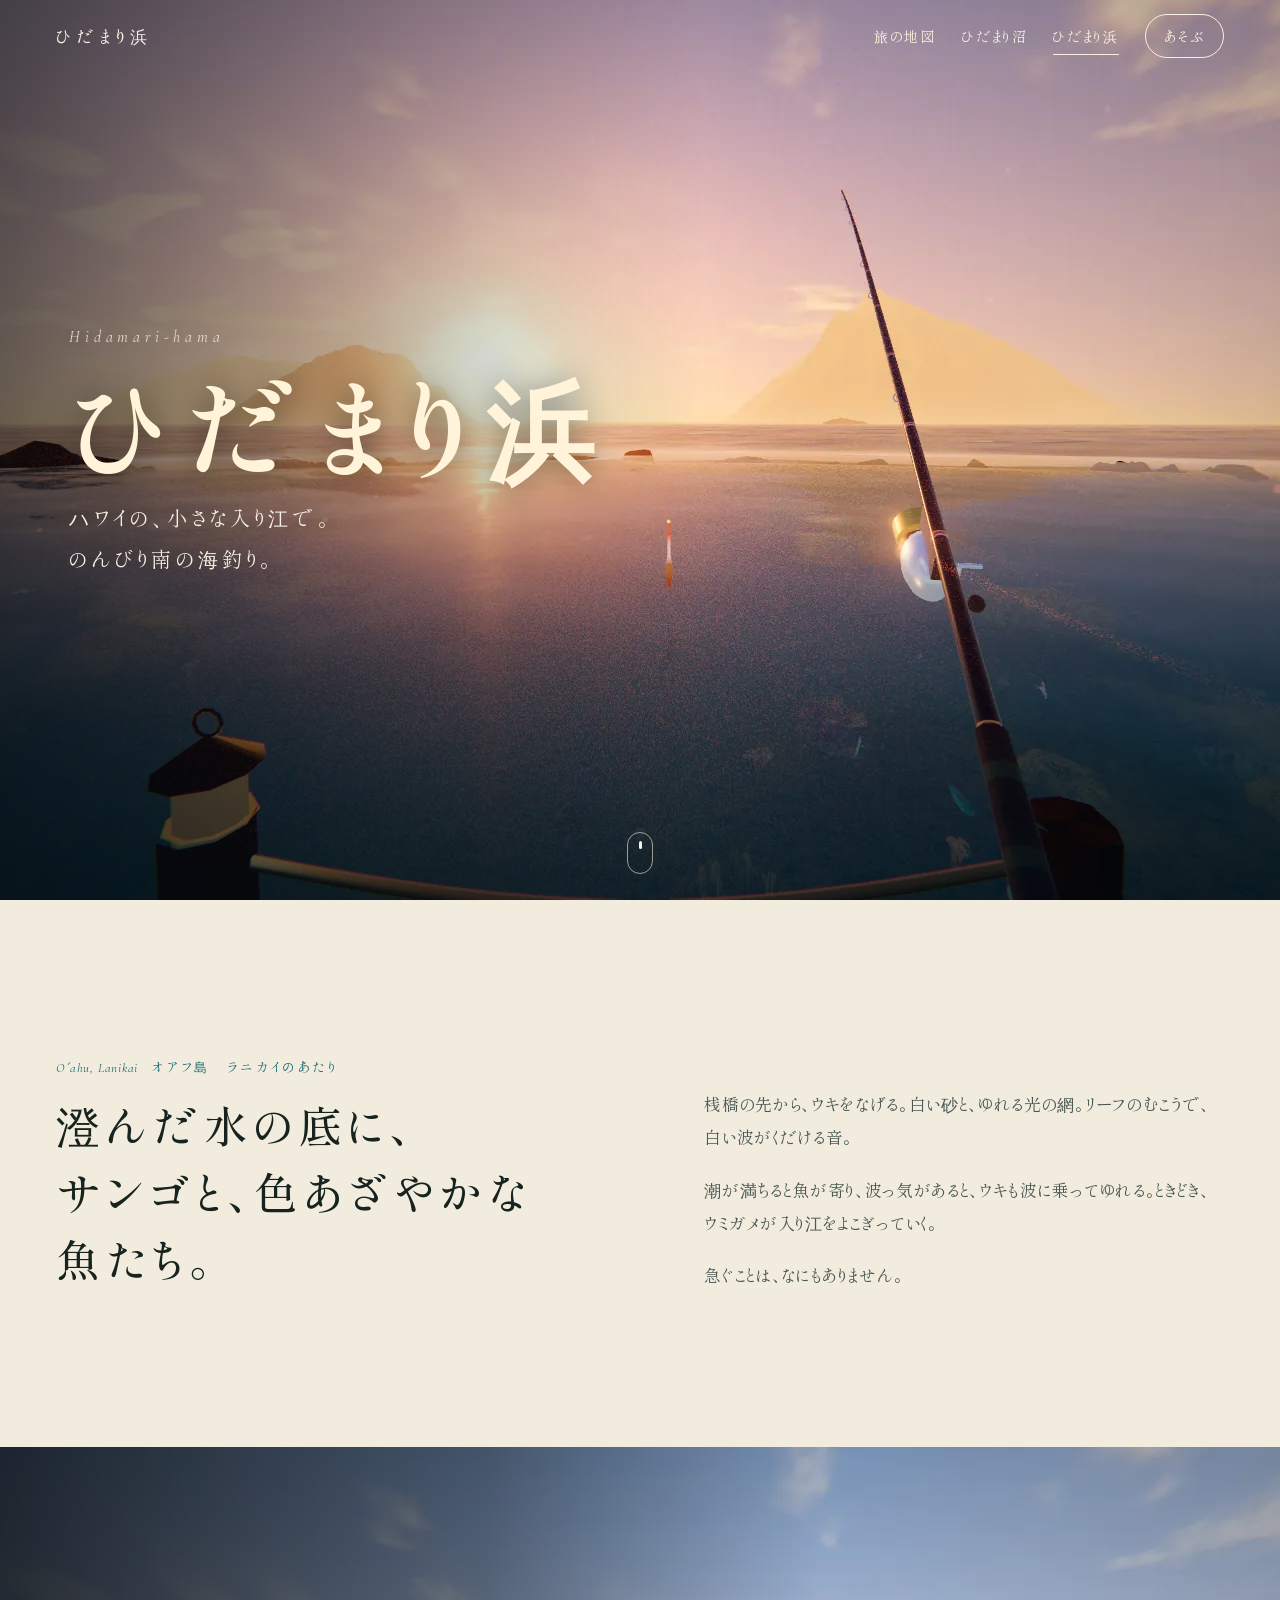
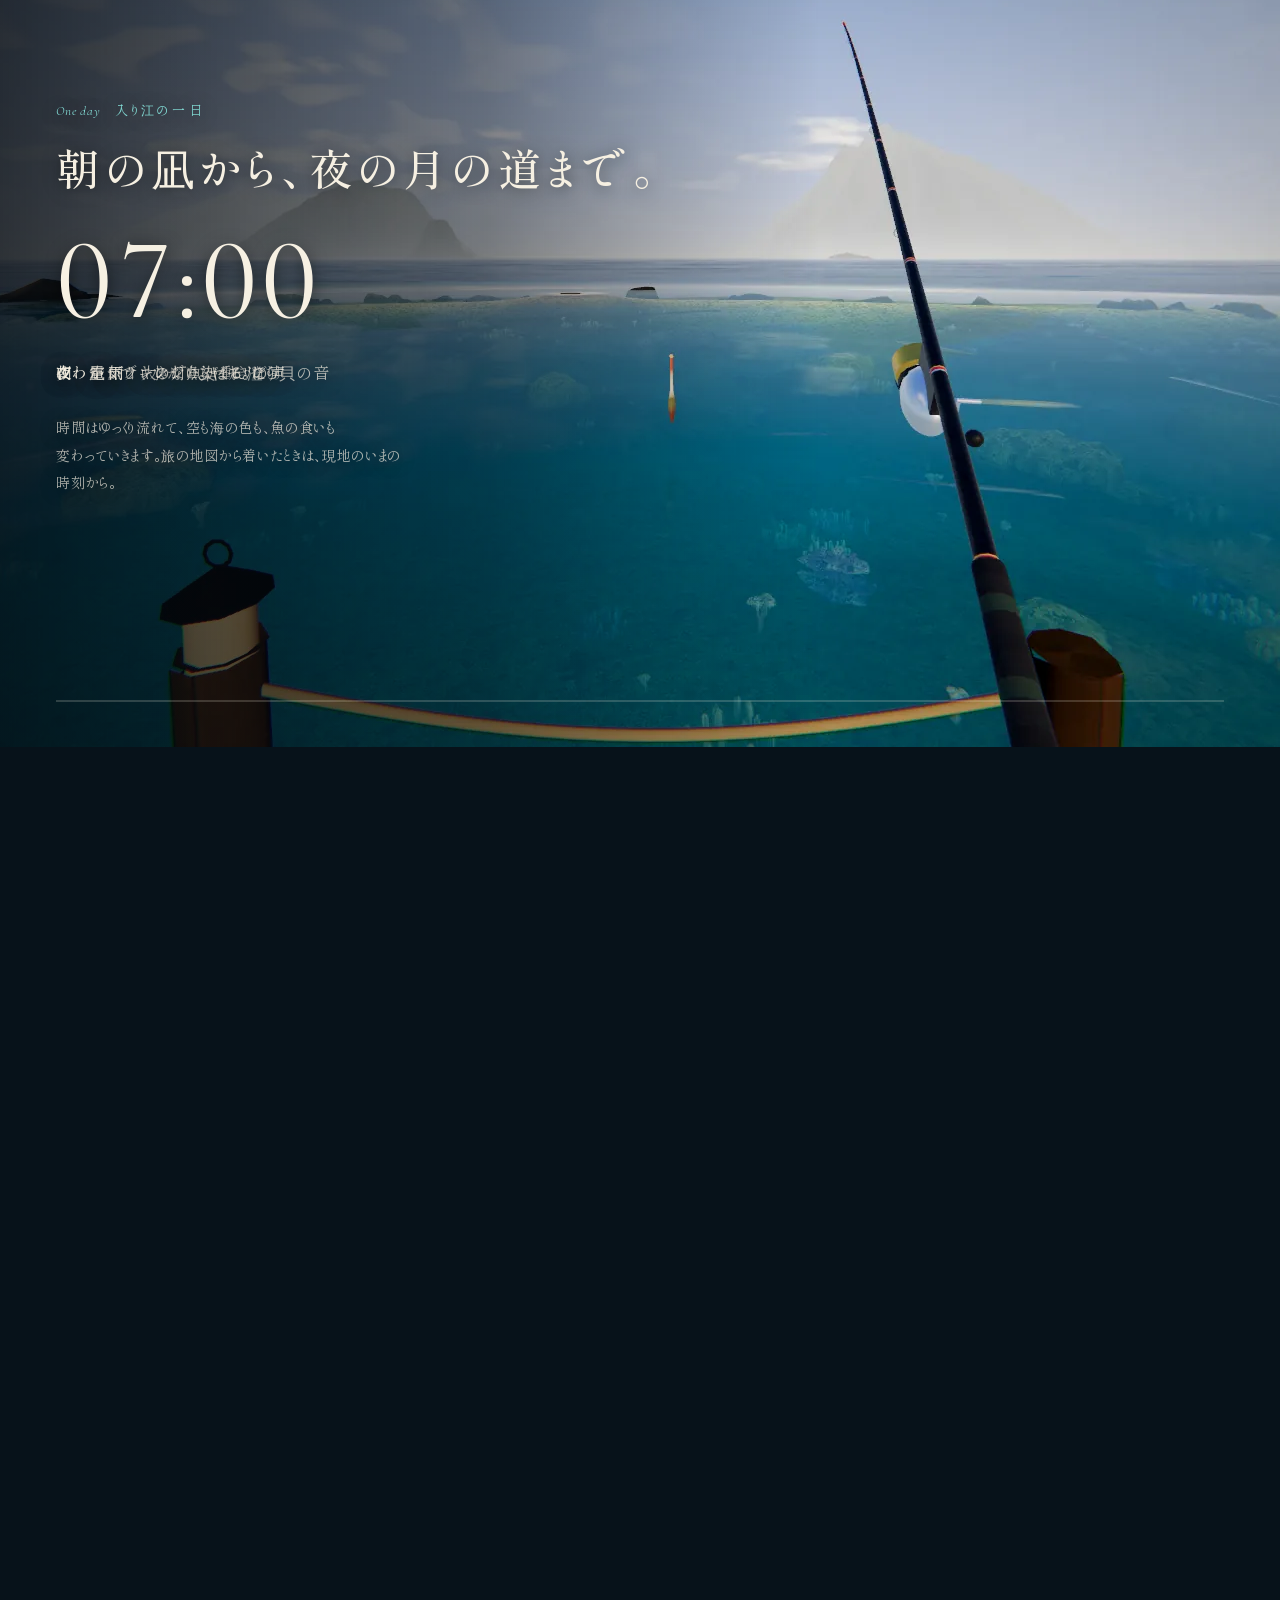
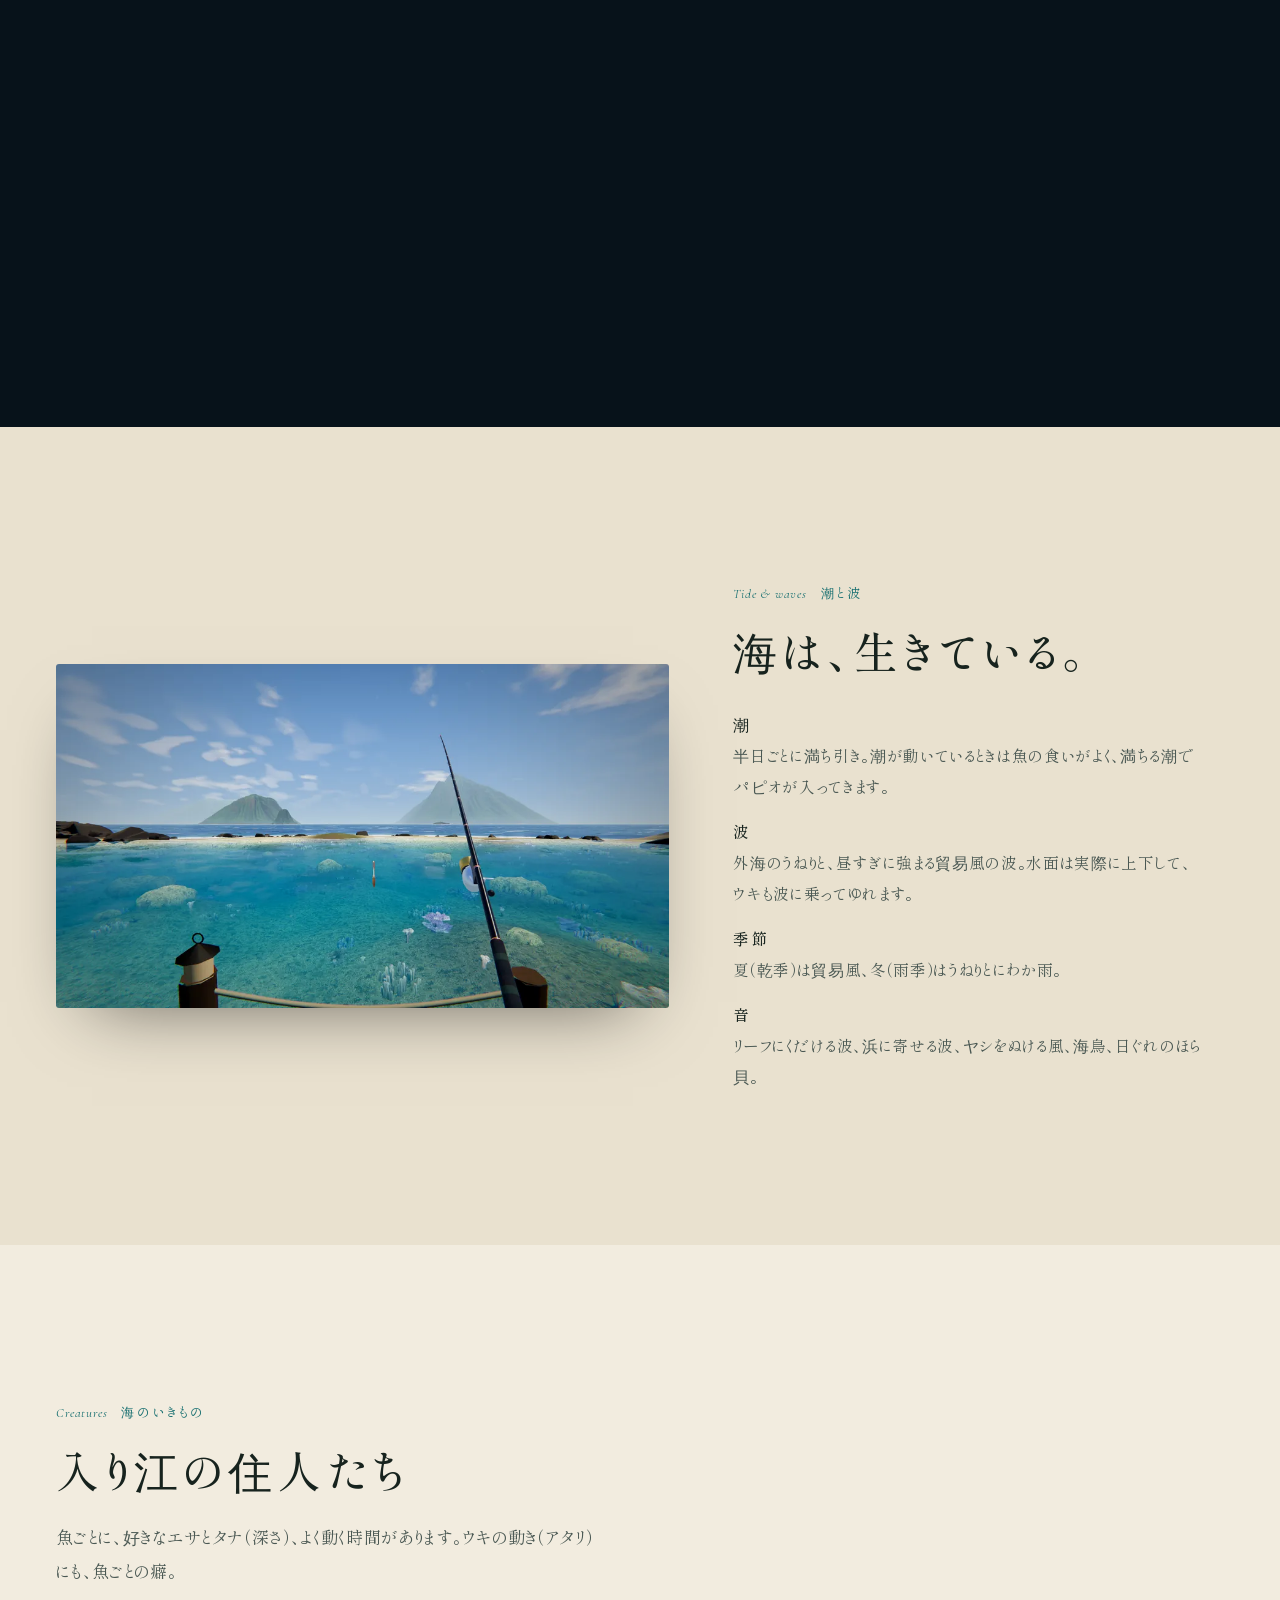
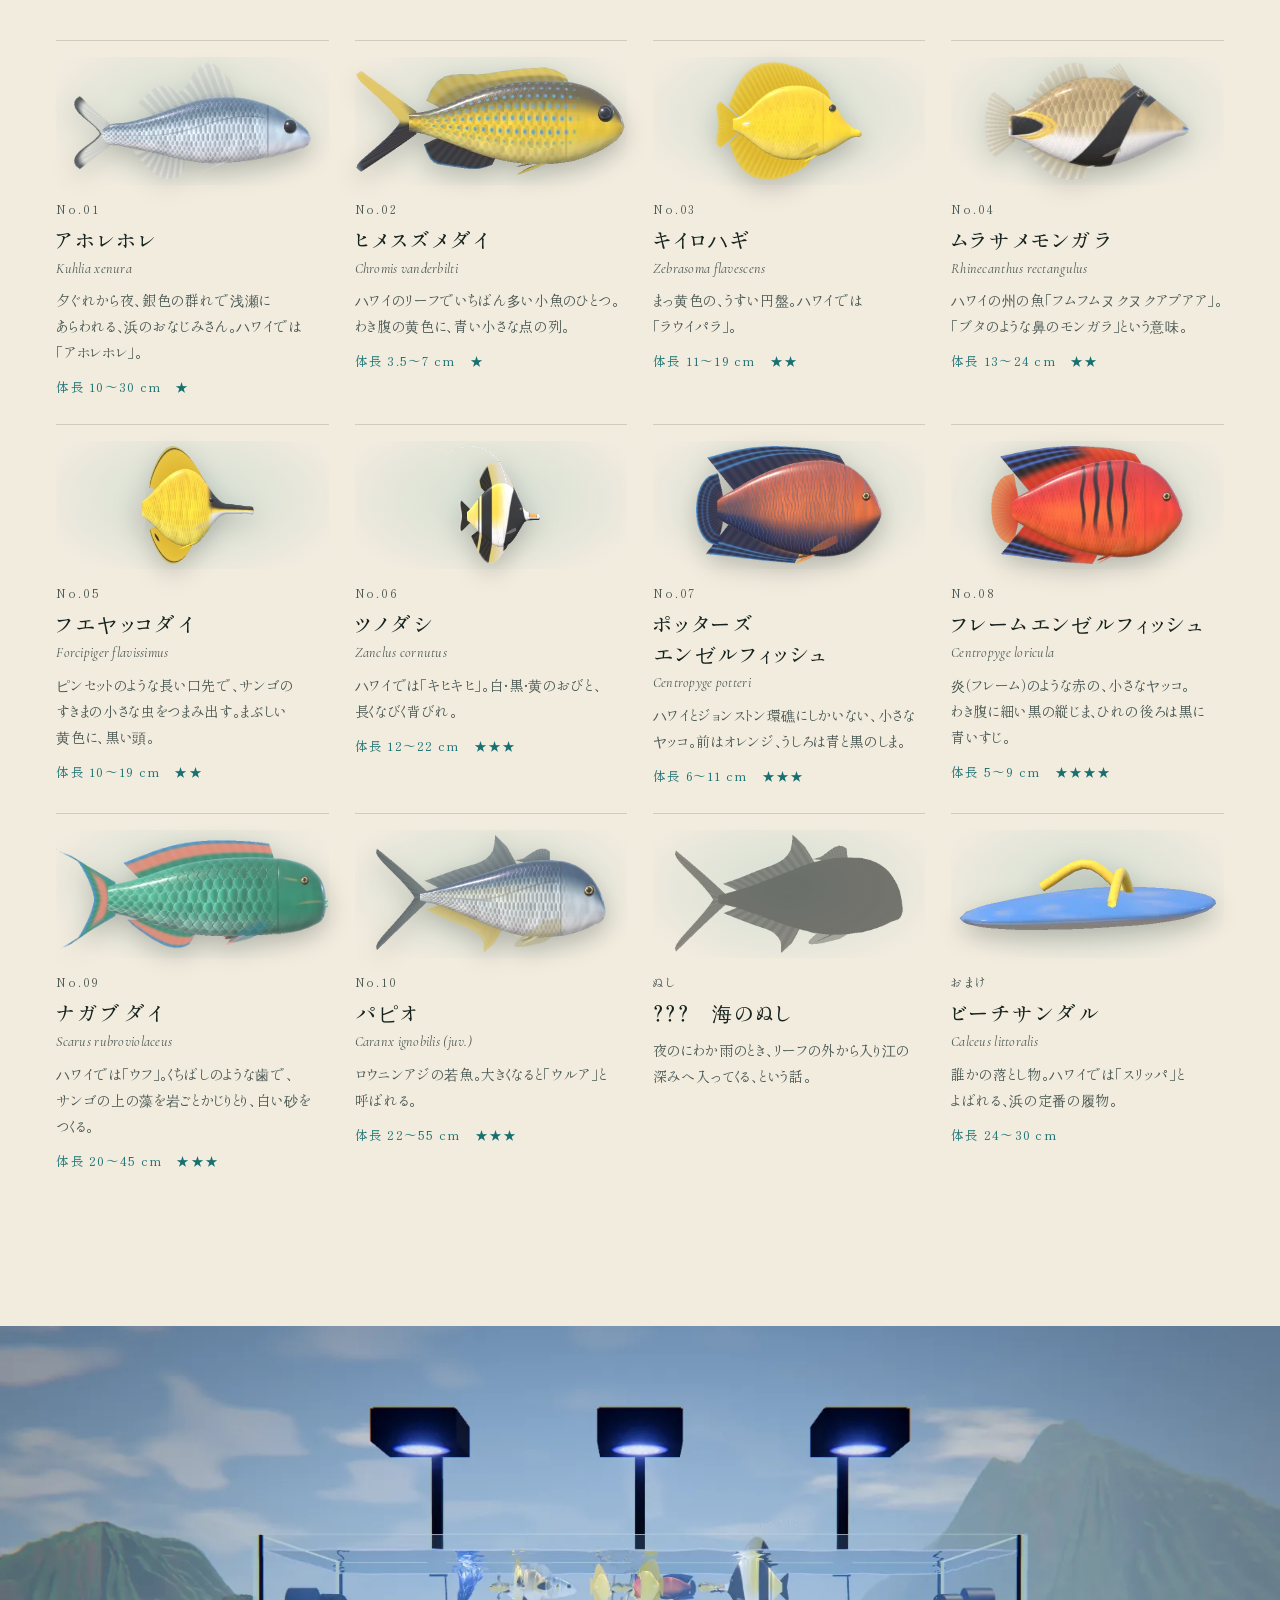
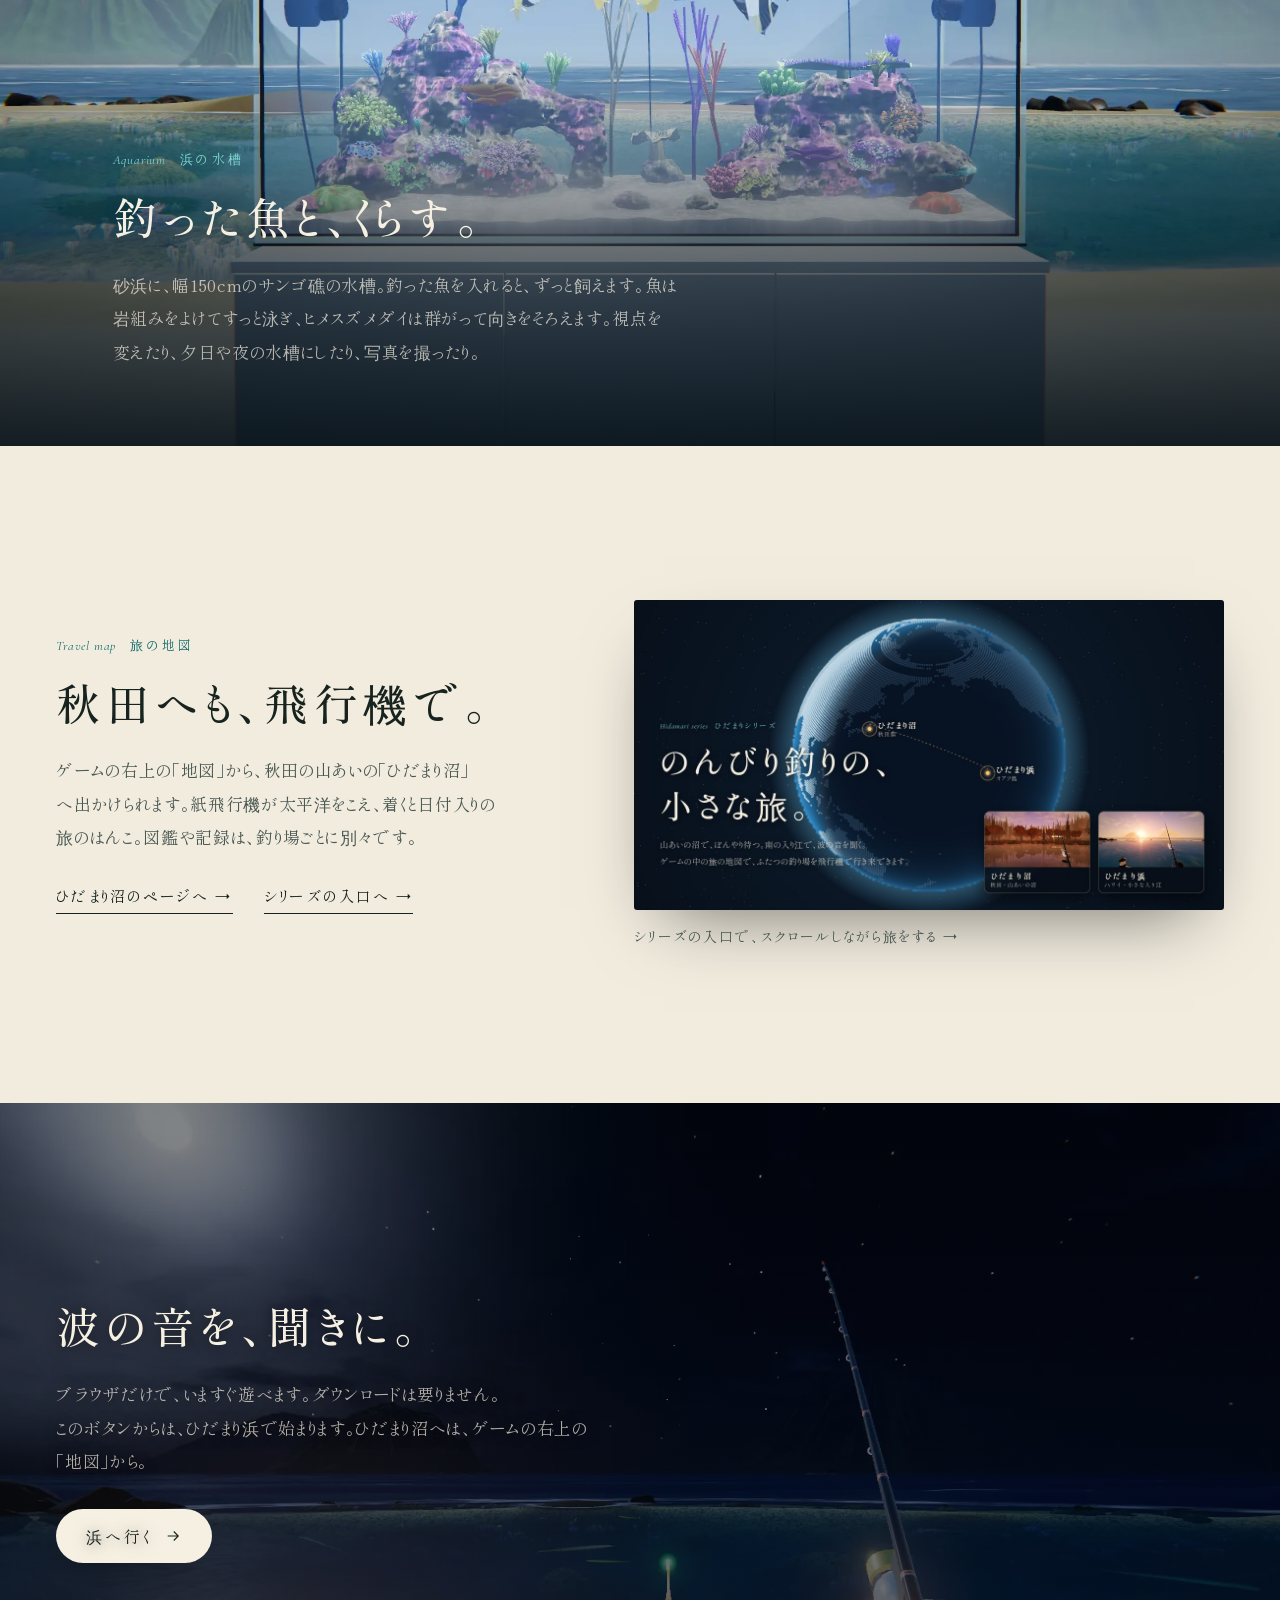
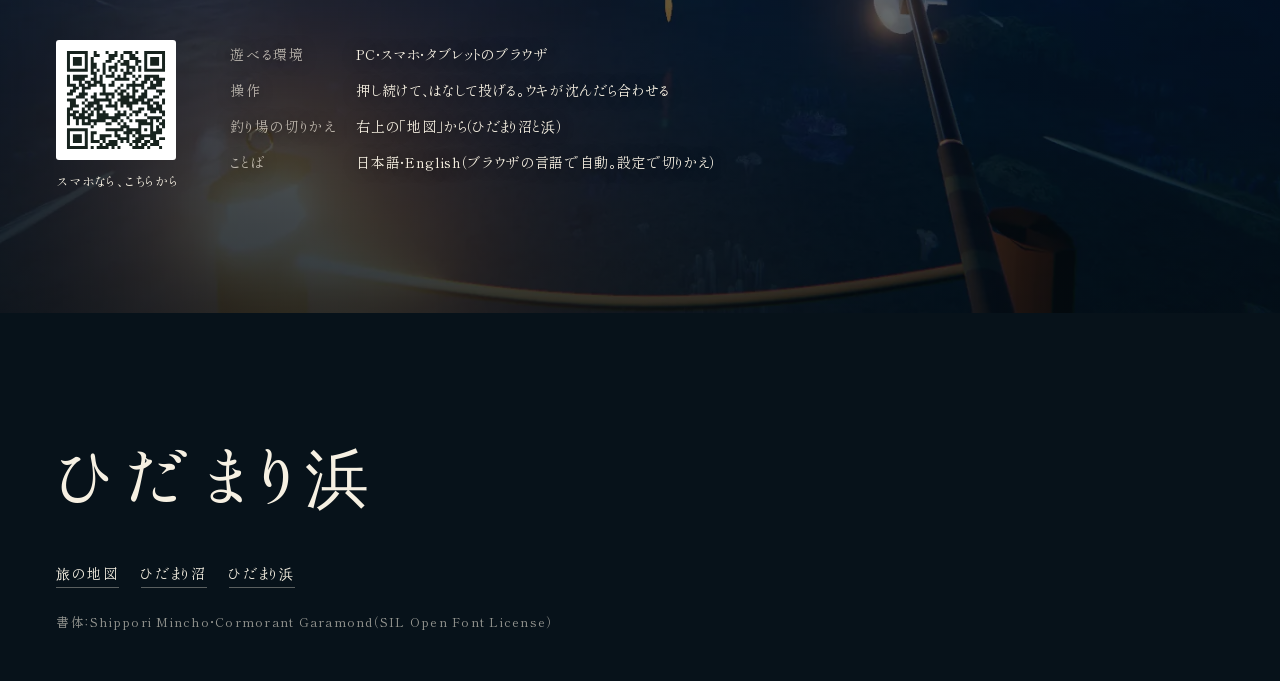
==== commit 48f6132d: "文言の調整: 説明文の「沼」を「水辺」に（名前「ひだまり沼」はそのまま） Co-Authored-By: Claude Sonnet 5.5 <noreply@anthropic.com> Claud" ====
--- a/hama/index.html
+++ b/hama/index.html
@@ -1,6 +1,15 @@
 <!doctype html>
 <html lang="ja">
 <head>
+<!-- Google tag (gtag.js) -->
+<script async src="https://www.googletagmanager.com/gtag/js?id=G-F99WCYYQ37"></script>
+<script>
+  window.dataLayer = window.dataLayer || [];
+  function gtag(){dataLayer.push(arguments);}
+  gtag('js', new Date());
+
+  gtag('config', 'G-F99WCYYQ37');
+</script>
 <meta charset="utf-8">
 <meta name="viewport" content="width=device-width, initial-scale=1, viewport-fit=cover">
 <title>ひだまり浜 — ハワイの小さな入り江で、のんびり南の海釣り</title>
@@ -40,7 +49,7 @@
     <a href="../series/" class="opt">旅の地図</a>
     <a href="../">ひだまり沼</a>
     <a href="./" aria-current="page" class="opt">ひだまり浜</a>
-    <a class="snav-cta" href="#play">あそぶ</a>
+    <a class="snav-cta" href="../play/?place=hama&amp;go=1">あそぶ</a>
   </nav>
 </header>
 
@@ -239,7 +248,7 @@
   <div class="wrap trip-in">
     <div>
       <p class="kick rv"><span class="num">Travel map</span>旅の地図</p>
-      <h2 class="h2 rv" id="trip-h">沼へも、飛行機で。</h2>
+      <h2 class="h2 rv" id="trip-h">秋田へも、飛行機で。</h2>
       <p class="lede rv">ゲームの右上の「地図」から、秋田の山あいの「ひだまり沼」へ出かけられます。紙飛行機が太平洋をこえ、着くと日付入りの旅のはんこ。図鑑や記録は、釣り場ごとに別々です。</p>
       <p class="rv trip-a"><a class="pcard-more" href="../">ひだまり沼のページへ →</a>　<a class="pcard-more" href="../series/">シリーズの入口へ →</a></p>
     </div>
@@ -252,16 +261,16 @@
   <img class="play-bg" src="img/view-night-1600.webp" width="1600" height="900" alt="" loading="lazy">
   <div class="wrap play-in">
     <h2 class="h2" id="play-h">波の音を、聞きに。</h2>
-    <p class="lede">ブラウザだけで、いますぐ遊べます。ダウンロードは要りません。<br>このボタンからは、ひだまり浜で始まります。沼へは、ゲームの右上の「地図」から。</p>
+    <p class="lede">ブラウザだけで、いますぐ遊べます。ダウンロードは要りません。<br>このボタンからは、ひだまり浜で始まります。ひだまり沼へは、ゲームの右上の「地図」から。</p>
     <div class="play-a">
-      <a class="btn btn-cream" href="../play/?place=hama"><span>浜へ行く</span><svg viewBox="0 0 24 24" width="18" height="18" aria-hidden="true"><path d="M5 12h14M13 6l6 6-6 6" fill="none" stroke="currentColor" stroke-width="1.5"/></svg></a>
+      <a class="btn btn-cream" href="../play/?place=hama&amp;go=1"><span>浜へ行く</span><svg viewBox="0 0 24 24" width="18" height="18" aria-hidden="true"><path d="M5 12h14M13 6l6 6-6 6" fill="none" stroke="currentColor" stroke-width="1.5"/></svg></a>
     </div>
     <div class="play-meta">
       <div class="qr"><img src="../assets/img/qr-hama.svg" width="120" height="120" alt="ゲームのページへのQRコード"><p>スマホなら、こちらから</p></div>
       <ul class="spec">
         <li><span>遊べる環境</span>PC・スマホ・タブレットのブラウザ</li>
         <li><span>操作</span>押し続けて、はなして投げる。ウキが沈んだら合わせる</li>
-        <li><span>釣り場の切りかえ</span>右上の「地図」から（沼と浜）</li>
+        <li><span>釣り場の切りかえ</span>右上の「地図」から（ひだまり沼と浜）</li>
         <li><span>ことば</span>日本語・English（ブラウザの言語で自動。設定で切りかえ）</li>
       </ul>
     </div>
